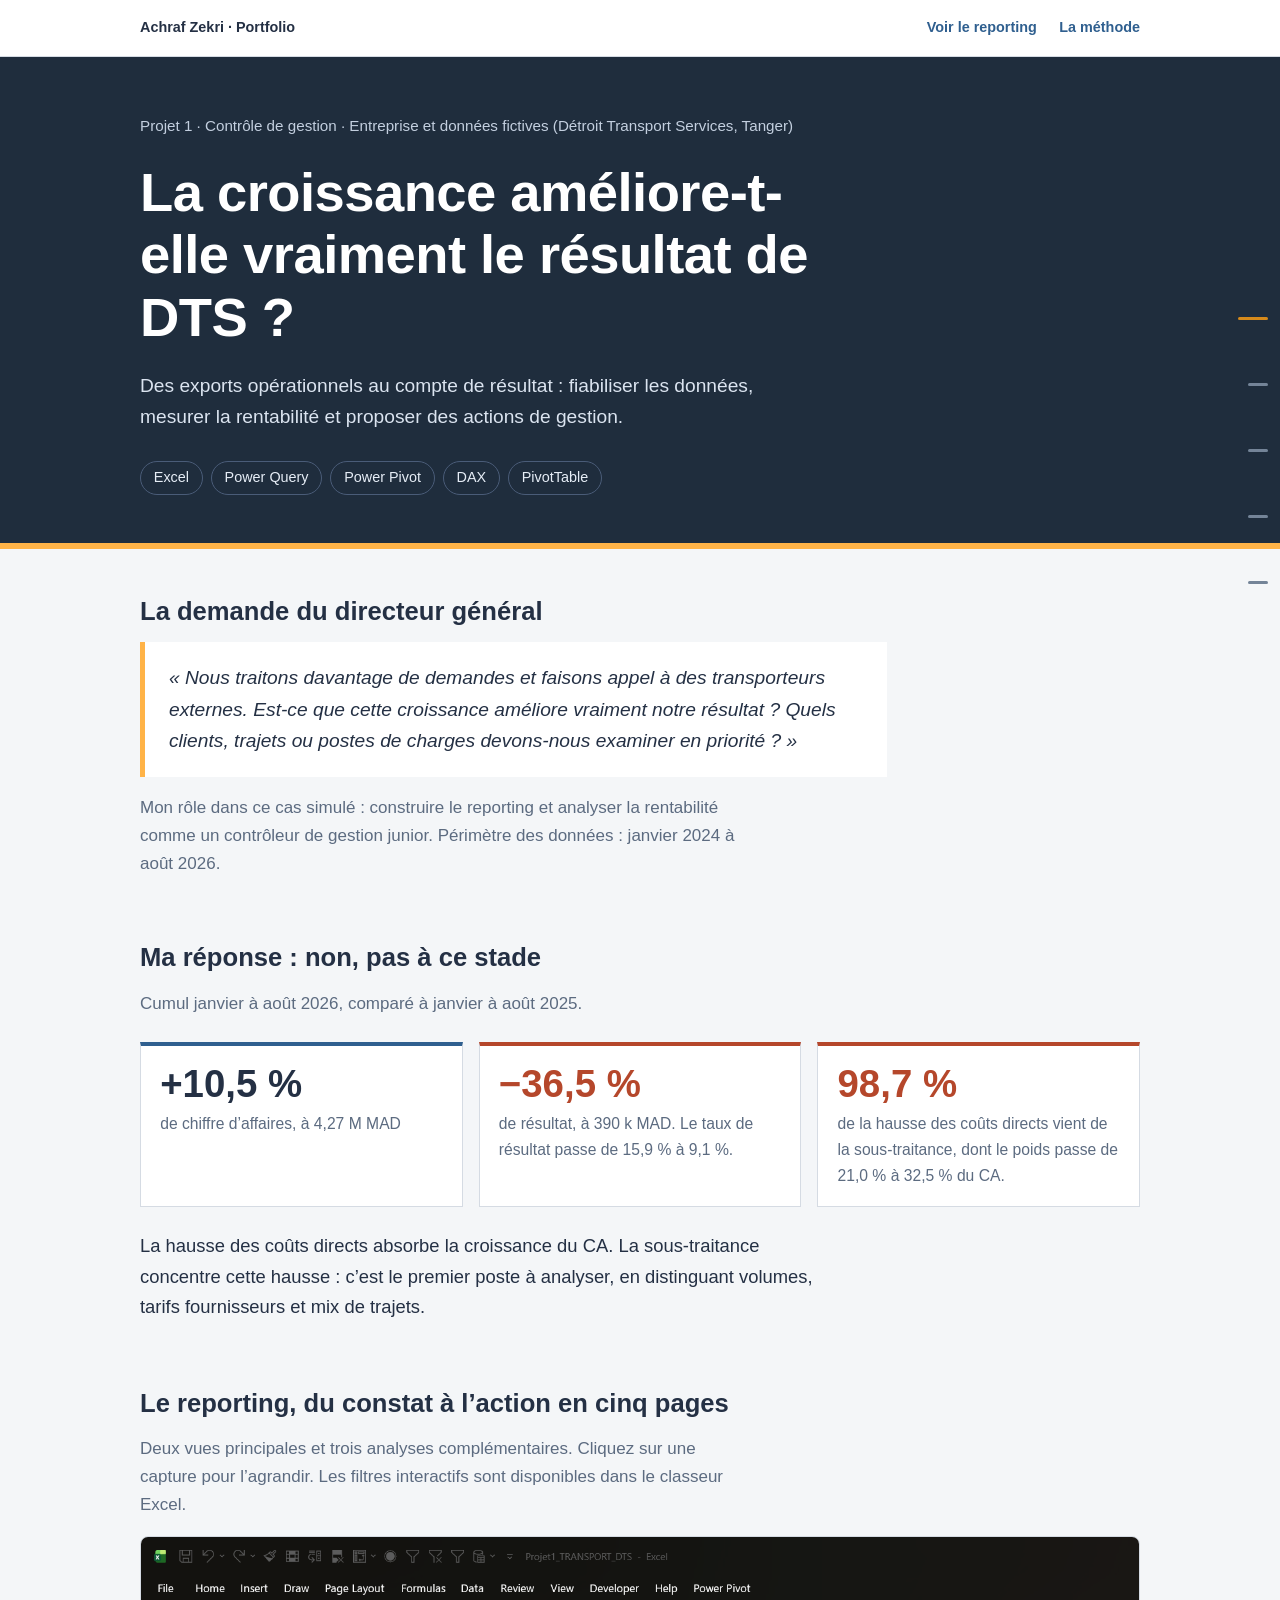
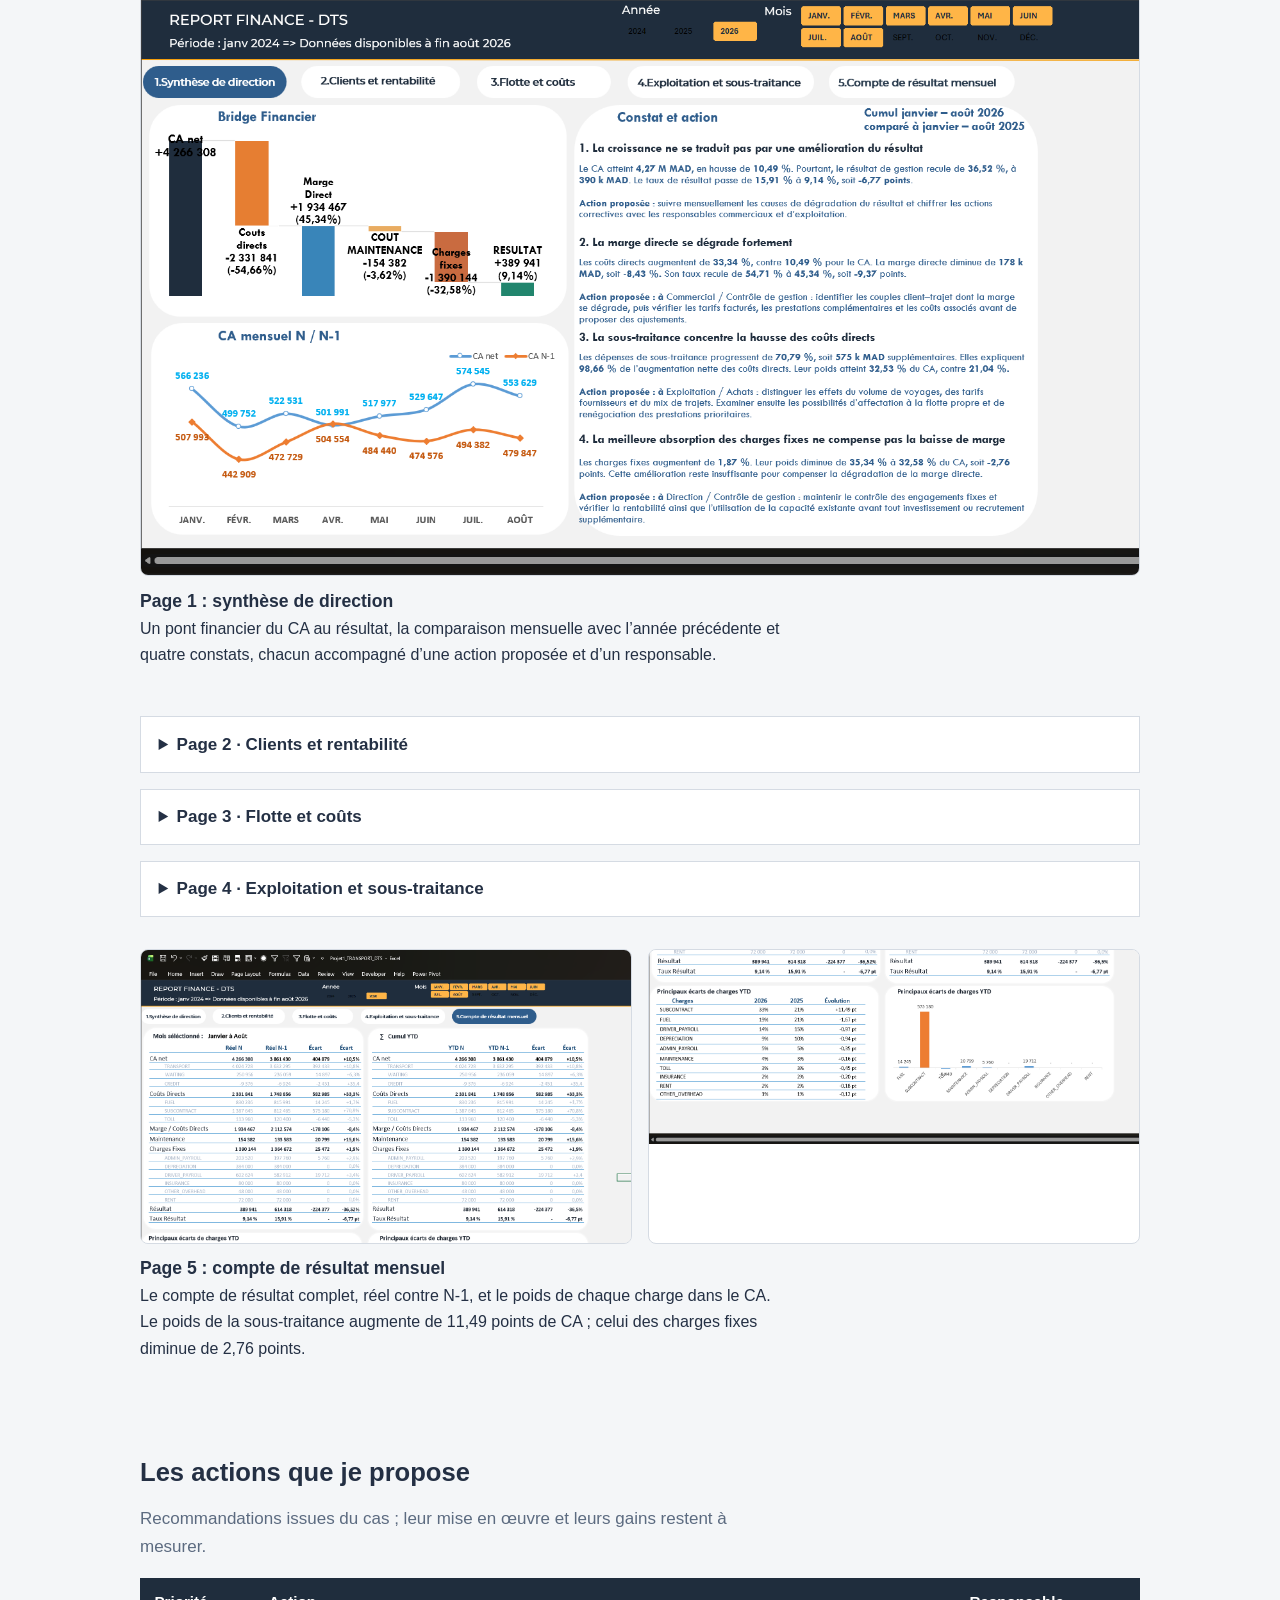
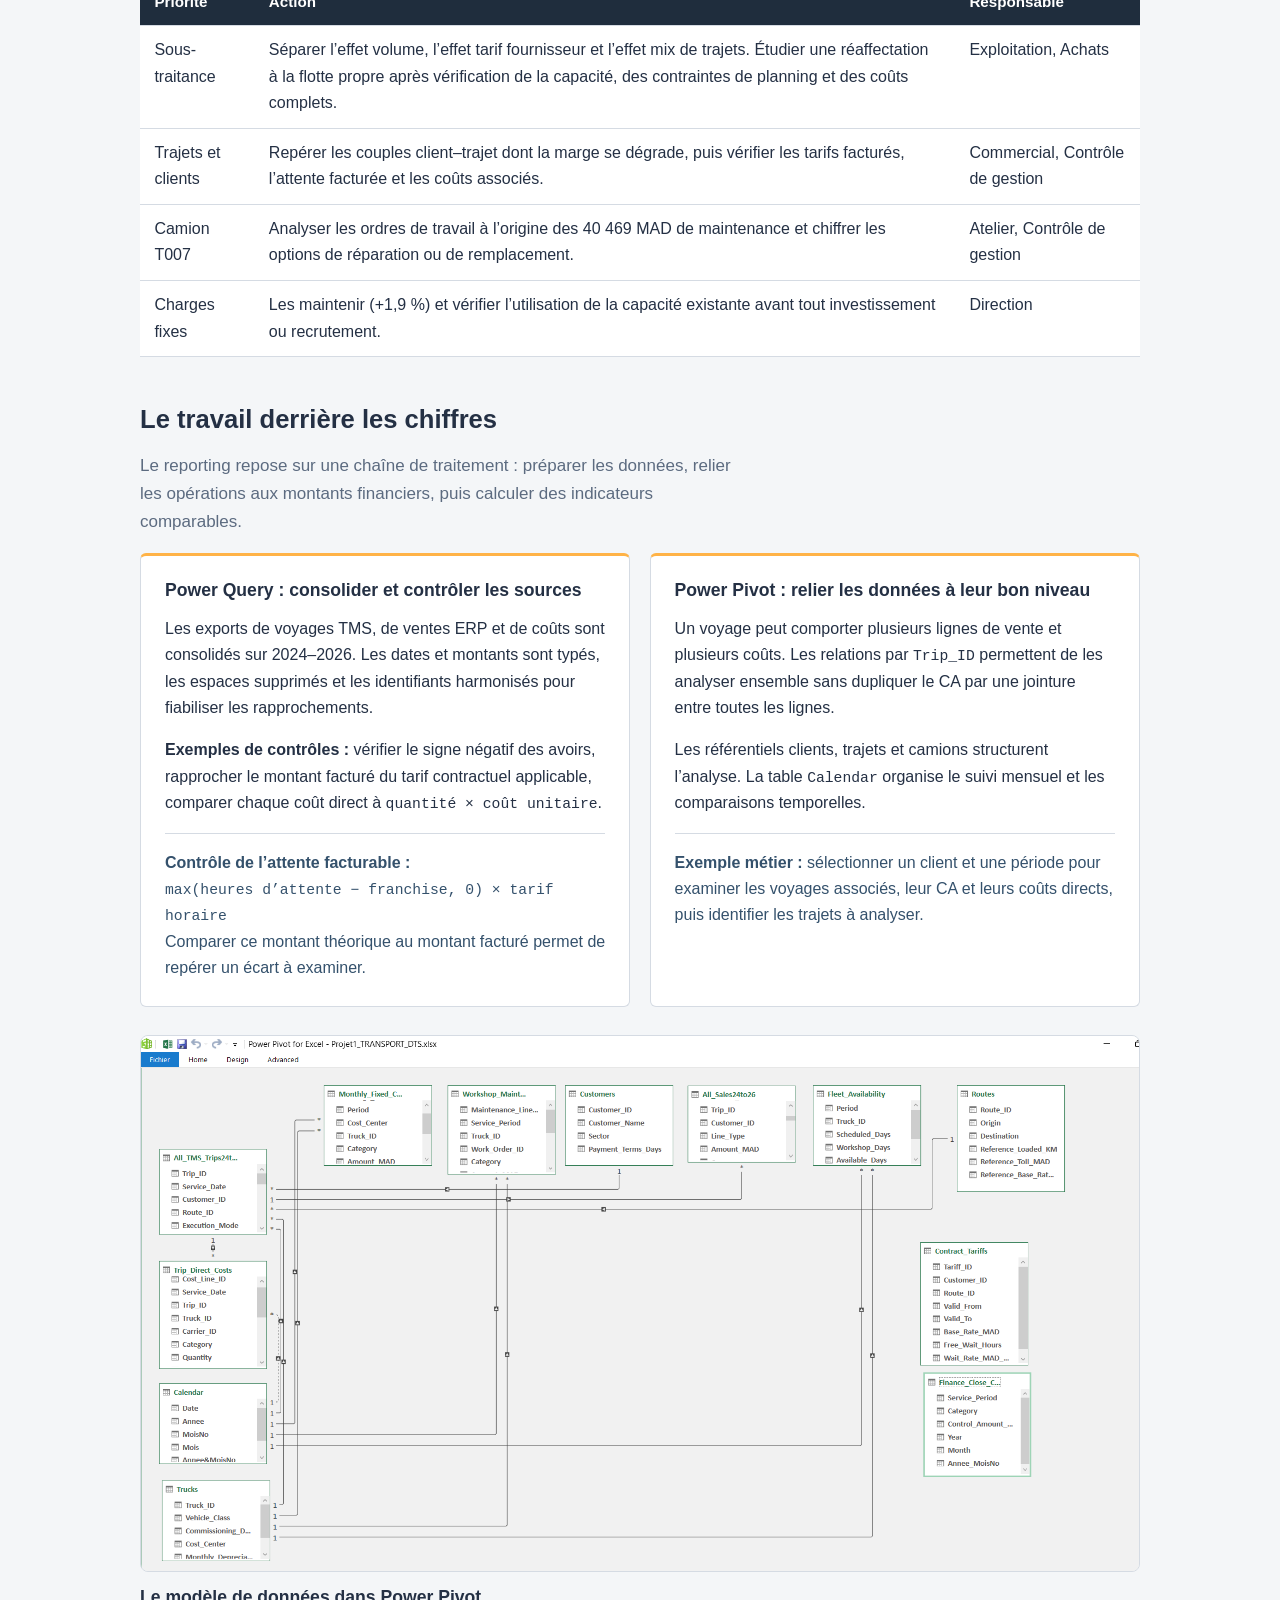
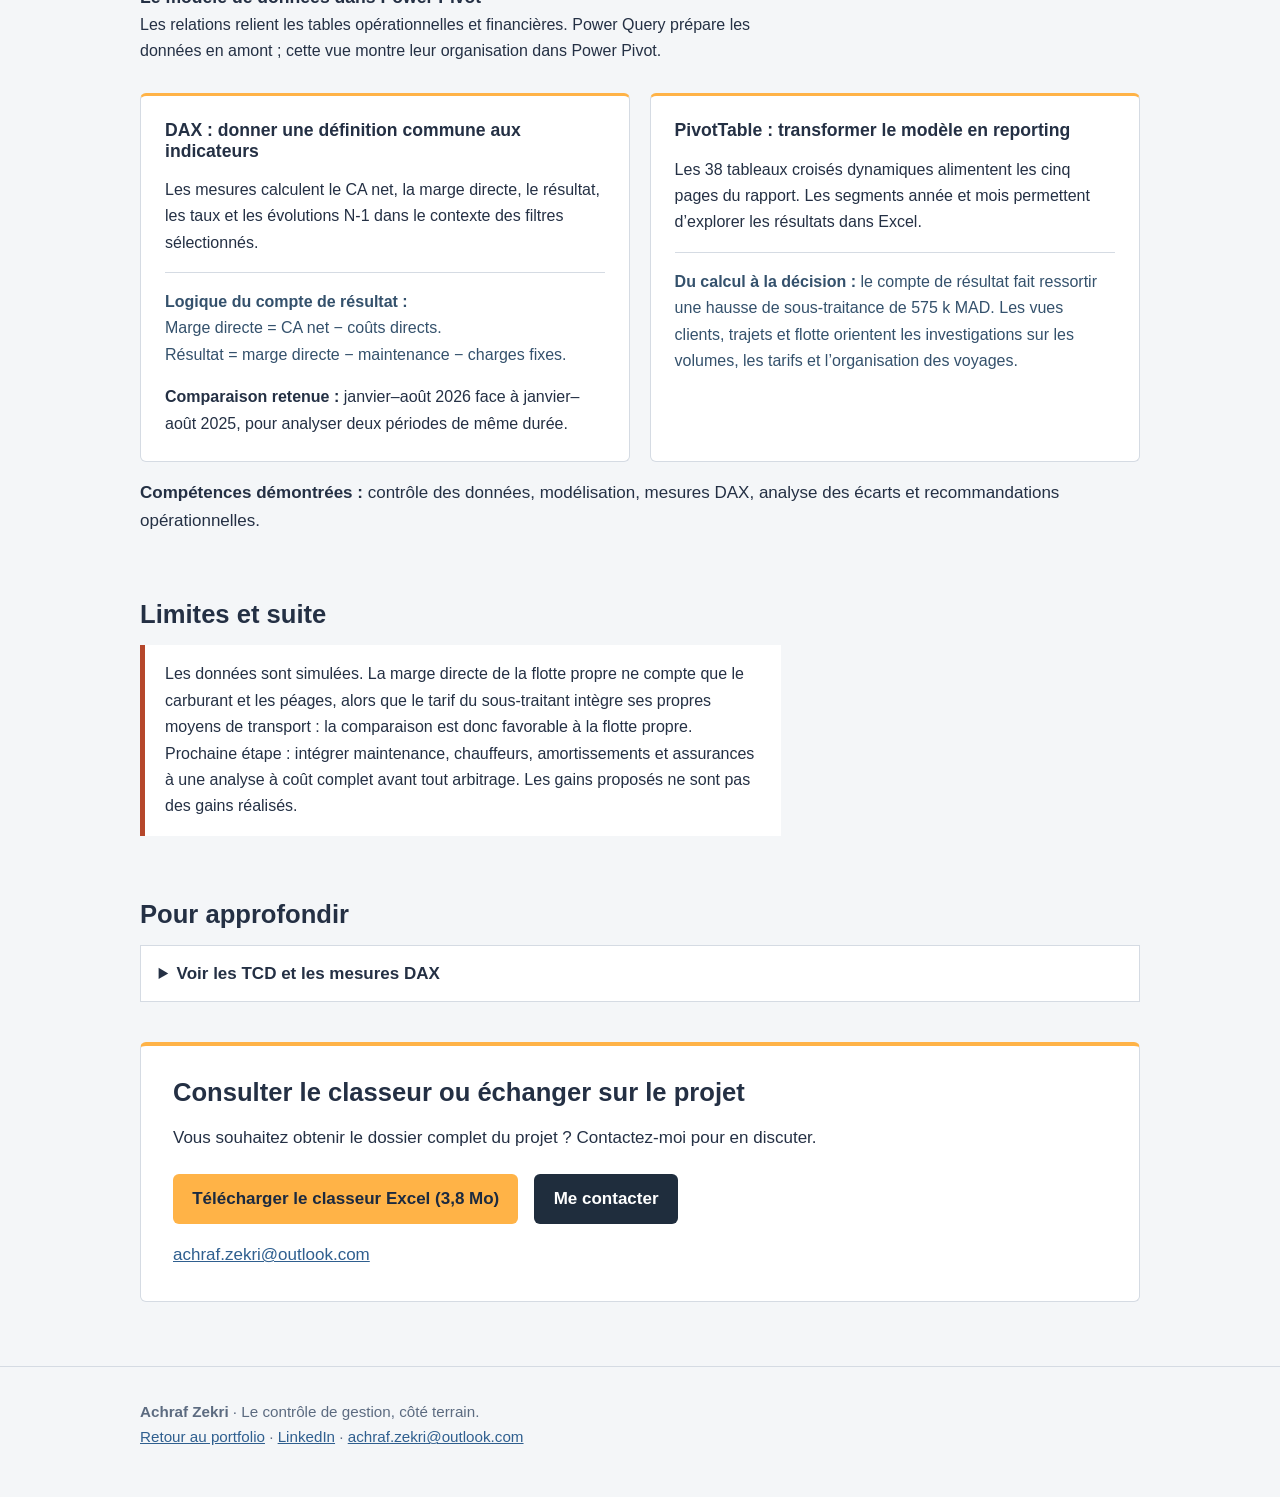
==== projet-transport/index.html @ 61bf45a3 "Publish transport case study with data model, section navigation and contact" ====
<!DOCTYPE html>
<html lang="fr">
<head>
<meta charset="utf-8">
<meta name="viewport" content="width=device-width, initial-scale=1">
<title>Rentabilité &amp; performance transport | Achraf Zekri</title>
<meta name="description" content="Reporting financier mensuel pour une entreprise de transport fictive à Tanger : Excel, Power Query, Power Pivot, DAX.">
<style>
:root{--ink:#1F2D3D;--paper:#f4f6f8;--card:#fff;--text:#243044;--muted:#5c6b80;--line:#d5dbe3;--amber:#ffb347;--blue:#2f5f8f;--neg:#b5472b;--pos:#1f7a5c;
--head:"Segoe UI",Arial,sans-serif;--body:"Segoe UI",Arial,sans-serif}

*{box-sizing:border-box}
html{scroll-behavior:smooth}
body{margin:0;background:var(--paper);color:var(--text);font:1.0625rem/1.65 var(--body);padding-top:env(safe-area-inset-top,0px);padding-bottom:env(safe-area-inset-bottom,0px)}
img{max-width:100%;height:auto;display:block}
a{color:var(--blue)}
:focus-visible{outline:3px solid var(--amber);outline-offset:2px}
.wrap{max-width:1040px;margin:0 auto;padding:0 1.25rem}
h1,h2,h3{font-family:var(--head);line-height:1.15;color:var(--text);margin:0}
h2{font-size:1.6rem;font-weight:800;margin:0 0 1rem}
h3{font-size:1.1rem;font-weight:700}
section{padding:3rem 0 0}
.hero{background:var(--ink);color:#fff;padding:3.5rem 0 3rem;border-bottom:6px solid var(--amber)}
.hero .meta{font-family:var(--head);font-size:.95rem;color:#c3cfdf;margin:0 0 1.5rem}
.hero h1{color:#fff;font-size:clamp(2rem,5.2vw,3.4rem);font-weight:800;max-width:20ch;letter-spacing:-.01em}
.hero .sub{font-size:1.2rem;color:#dbe4f0;max-width:60ch;margin:1.25rem 0 0}
.chips{display:flex;flex-wrap:wrap;gap:.5rem;margin:1.75rem 0 0;padding:0;list-style:none}
.chips li{font-family:var(--head);font-size:.85rem;font-weight:500;border:1px solid #4a5c78;border-radius:999px;padding:.25rem .8rem;color:#e6edf6}
.btn{display:inline-block;font-family:var(--head);font-weight:700;background:var(--amber);color:#1c2a3f;text-decoration:none;padding:.7rem 1.2rem;border-radius:6px;margin-top:1.75rem}
.btn:hover{filter:brightness(1.07)}
blockquote{margin:0;padding:1.25rem 1.5rem;border-left:5px solid var(--amber);background:var(--card);font-style:italic;font-size:1.2rem;max-width:70ch}
.role{max-width:65ch;color:var(--muted)}
.answer{display:grid;grid-template-columns:repeat(auto-fit,minmax(250px,1fr));gap:1rem;margin:1.5rem 0}
.stat{background:var(--card);border:1px solid var(--line);border-top:4px solid var(--blue);padding:1.1rem 1.2rem}
.stat.bad{border-top-color:var(--neg)}
.stat b{display:block;font-family:var(--head);font-size:2.4rem;font-weight:800;line-height:1.1}
.stat.bad b{color:var(--neg)}
.stat span{display:block;color:var(--muted);font-size:.98rem;margin-top:.35rem}
.verdict{max-width:68ch;font-size:1.15rem}
figure{margin:0 0 3rem}
figure a{display:block;border:1px solid var(--line);background:var(--card)}
figcaption{max-width:72ch;margin-top:.9rem}
figcaption h3{margin-bottom:.3rem}
.pair{display:grid;grid-template-columns:repeat(auto-fit,minmax(300px,1fr));gap:1rem}
table{border-collapse:collapse;width:100%;background:var(--card)}
.scroll{overflow-x:auto}
th,td{text-align:left;padding:.7rem .9rem;border-bottom:1px solid var(--line);vertical-align:top;font-size:1rem}
th{font-family:var(--head);font-weight:700;background:var(--ink);color:#fff;font-size:.95rem}
.flow{display:grid;grid-template-columns:repeat(auto-fit,minmax(220px,1fr));gap:0;counter-reset:s;margin:0;padding:0;list-style:none}
.flow li{counter-increment:s;background:var(--card);border:1px solid var(--line);padding:1rem 1.1rem;position:relative}
.flow li::before{content:counter(s);font-family:var(--head);font-weight:800;color:var(--amber);background:var(--ink);width:1.7rem;height:1.7rem;border-radius:50%;display:inline-grid;place-items:center;font-size:.9rem;margin-bottom:.5rem}
.flow b{display:block;font-family:var(--head)}
.flow span{font-size:.97rem;color:var(--muted)}
details{border:1px solid var(--line);background:var(--card);padding:.9rem 1.1rem;margin-top:1rem}
summary{cursor:pointer;font-family:var(--head);font-weight:700}
details .pair{margin-top:1rem}
.note{background:var(--card);border-left:5px solid var(--neg);padding:1rem 1.25rem;max-width:72ch}
footer{margin-top:4rem;padding:2rem 0 3rem;border-top:1px solid var(--line);color:var(--muted);font-size:.95rem}
@media (prefers-reduced-motion:no-preference){.hero h1{animation:rise .6s ease-out both}@keyframes rise{from{opacity:0;transform:translateY(10px)}to{opacity:1;transform:none}}}

.top{background:#fff;border-bottom:1px solid var(--line)}.top .wrap{display:flex;gap:1.4rem;flex-wrap:wrap;padding-top:1rem;padding-bottom:1rem}.top a{font-size:.9rem;text-decoration:none;font-weight:600}.top a:first-child{margin-right:auto;color:var(--text)}
section{scroll-margin-top:1rem}.hero h1{max-width:23ch}.flow li::before{display:none}.flow{gap:1rem}.flow b{margin-bottom:.55rem}.flow li{border-top:3px solid var(--amber)}
.report-detail{margin:0 0 1rem}.report-detail figure{margin:1rem 0 0}#rapport>figure:last-child{margin-top:2rem}.pair{grid-template-columns:repeat(auto-fit,minmax(min(100%,300px),1fr))}.pair a{min-width:0}.chips li{font-size:.9rem}
figure a{cursor:zoom-in;border-radius:8px;overflow:hidden}figcaption{font-size:1rem}.note{font-size:1rem}summary{line-height:1.5}summary:hover{color:var(--blue)}
dialog{border:0;border-radius:8px;padding:1rem;max-width:96vw;max-height:95vh;background:#fff;color:#243044}dialog::backdrop{background:#0b1421de}dialog img{max-height:78vh;max-width:90vw;object-fit:contain;margin:auto}dialog button{display:block;margin:0 0 .6rem auto;padding:.65rem 1rem;background:#1F2D3D;color:white;border:0;border-radius:4px;font:inherit;cursor:pointer}dialog p{font-size:.9rem;margin:.65rem 0 0}dialog a{display:inline-block;margin-top:.3rem}
@media(max-width:600px){.wrap{padding-left:1rem;padding-right:1rem}.hero{padding:2.3rem 0}h2{font-size:1.4rem}.answer{grid-template-columns:1fr}.stat b{font-size:2rem}section{padding-top:2rem}.top .wrap{gap:.8rem}.top a:first-child{flex-basis:100%}th,td{padding:.65rem;min-width:110px}.hero .meta{font-size:.85rem}.pair{grid-template-columns:1fr}}

.skip{position:absolute;left:1rem;top:-100px;z-index:50;background:white;padding:1rem}.skip:focus{top:1rem}
.section-nav{position:fixed;right:12px;top:50%;transform:translateY(-50%);z-index:20}.section-nav ul{list-style:none;padding:0;margin:0}.section-nav li{margin:2px 0}.section-nav a{position:relative;display:flex;align-items:center;justify-content:flex-end;min-width:44px;min-height:64px;text-decoration:none}.toc-line{display:block;width:20px;height:3px;background:#748498;border-radius:5px;transition:width .2s,background .2s}.section-nav a[aria-current="location"] .toc-line{width:30px;background:#d68a1b}.toc-label{position:absolute;right:42px;max-width:min(360px,calc(100vw - 85px));width:max-content;padding:10px 16px;border-radius:6px;background:#1F2D3D;color:#fff;font-size:14px;line-height:1.4;opacity:0;visibility:hidden;transform:translateX(8px);transition:opacity .2s,transform .2s;pointer-events:none;box-shadow:0 4px 20px #0002}.section-nav:hover .toc-label,.section-nav:focus-within .toc-label{opacity:1;visibility:visible;transform:none;pointer-events:auto}.section-nav a:hover .toc-line,.section-nav a:focus-visible .toc-line{background:#ffb347;width:30px}.toc-toggle{display:none}.method-grid{display:grid;grid-template-columns:repeat(2,minmax(0,1fr));gap:1.2rem}.method-step{padding:1.5rem;background:var(--card);border:1px solid var(--line);border-top:3px solid var(--amber);border-radius:6px}.method-step p{font-size:1rem}.method-step p:last-child{margin-bottom:0}.method-example{padding-top:1rem;border-top:1px solid var(--line);color:#34516c}.method-step code{font-size:.92em;overflow-wrap:anywhere}.model-figure{margin:1.8rem 0}.project-contact{margin-top:2.5rem;padding:2rem;border:1px solid var(--line);background:white;border-top:4px solid var(--amber);border-radius:6px}.contact-actions{display:flex;flex-wrap:wrap;gap:1rem}.contact-actions .btn{margin-top:.3rem}.btn-contact{background:#1F2D3D;color:#fff}.contact-email{margin-bottom:0;overflow-wrap:anywhere}
@media(max-width:1170px) and (min-width:761px){body>.top>.wrap,body>.hero>.wrap,body>main.wrap,footer>.wrap{padding-right:64px}}
@media(max-width:760px){.method-grid{grid-template-columns:1fr}.project-contact{padding:1.2rem}.section-nav{top:auto;bottom:16px;right:16px;transform:none}.toc-toggle{display:block;margin-left:auto;border:1px solid #59717f;border-radius:24px;background:#1F2D3D;color:white;padding:12px 18px;font:600 14px var(--head);cursor:pointer}.section-nav ul{display:none;position:absolute;bottom:56px;right:0;width:min(330px,calc(100vw - 32px));max-height:65vh;overflow:auto;background:#1F2D3D;border-radius:8px;padding:8px;box-shadow:0 4px 20px #0003}.section-nav.is-open ul{display:block}.section-nav a{justify-content:flex-start;padding:10px 12px}.section-nav .toc-label{position:static;width:auto;max-width:none;opacity:1;visibility:visible;transform:none;box-shadow:none;padding:0;pointer-events:auto}.toc-line{display:none}.section-nav a[aria-current="location"]{border-left:3px solid var(--amber)}footer{padding-bottom:90px}}
@media(prefers-reduced-motion:reduce){html{scroll-behavior:auto}.toc-line,.toc-label{transition:none}.hero h1{animation:none}}
</style>
</head>
<body><a class="skip" href="#contenu">Aller au contenu</a>
<nav class="top"><div class="wrap"><a href="../#projets">Achraf Zekri · Portfolio</a><a href="#rapport">Voir le reporting</a><a href="#methode">La méthode</a></div></nav>
<header class="hero">
  <div class="wrap">
    <p class="meta">Projet 1 · Contrôle de gestion · Entreprise et données fictives (Détroit Transport Services, Tanger)</p>
    <h1>La croissance améliore-t-elle vraiment le résultat de DTS ?</h1>
    <p class="sub">Des exports opérationnels au compte de résultat : fiabiliser les données, mesurer la rentabilité et proposer des actions de gestion.</p>
    <ul class="chips"><li>Excel</li><li>Power Query</li><li>Power Pivot</li><li>DAX</li><li>PivotTable</li></ul>
  </div>
</header>

<nav class="section-nav" aria-label="Sommaire de l’étude de cas"><button class="toc-toggle" aria-expanded="false" aria-controls="toc-list" type="button">Sommaire</button><ul id="toc-list"><li><a href="#demande" aria-label="La demande du directeur général"><span class="toc-label">La demande du directeur général</span><span class="toc-line" aria-hidden="true"></span></a></li><li><a href="#reponse" aria-label="Ma réponse : non, pas à ce stade"><span class="toc-label">Ma réponse : non, pas à ce stade</span><span class="toc-line" aria-hidden="true"></span></a></li><li><a href="#rapport" aria-label="Le reporting, du constat à l’action en cinq pages"><span class="toc-label">Le reporting, du constat à l’action en cinq pages</span><span class="toc-line" aria-hidden="true"></span></a></li><li><a href="#actions" aria-label="Les actions que je propose"><span class="toc-label">Les actions que je propose</span><span class="toc-line" aria-hidden="true"></span></a></li><li><a href="#methode" aria-label="Le travail derrière les chiffres"><span class="toc-label">Le travail derrière les chiffres</span><span class="toc-line" aria-hidden="true"></span></a></li></ul></nav>
<main class="wrap" id="contenu">
  <section id="demande">
    <h2>La demande du directeur général</h2>
    <blockquote>« Nous traitons davantage de demandes et faisons appel à des transporteurs externes. Est-ce que cette croissance améliore vraiment notre résultat ? Quels clients, trajets ou postes de charges devons-nous examiner en priorité ? »</blockquote>
    <p class="role">Mon rôle dans ce cas simulé : construire le reporting et analyser la rentabilité comme un contrôleur de gestion junior. Périmètre des données : janvier 2024 à août 2026.</p>
  </section>

  <section id="reponse">
    <h2>Ma réponse : non, pas à ce stade</h2>
    <p class="role">Cumul janvier à août 2026, comparé à janvier à août 2025.</p>
    <div class="answer">
      <div class="stat"><b>+10,5 %</b><span>de chiffre d’affaires, à 4,27 M MAD</span></div>
      <div class="stat bad"><b>−36,5 %</b><span>de résultat, à 390 k MAD. Le taux de résultat passe de 15,9 % à 9,1 %.</span></div>
      <div class="stat bad"><b>98,7 %</b><span>de la hausse des coûts directs vient de la sous-traitance, dont le poids passe de 21,0 % à 32,5 % du CA.</span></div>
    </div>
    <p class="verdict">La hausse des coûts directs absorbe la croissance du CA. La sous-traitance concentre cette hausse : c’est le premier poste à analyser, en distinguant volumes, tarifs fournisseurs et mix de trajets.</p>
  </section>

  <section id="rapport">
    <h2>Le reporting, du constat à l’action en cinq pages</h2>
    <p class="role">Deux vues principales et trois analyses complémentaires. Cliquez sur une capture pour l’agrandir. Les filtres interactifs sont disponibles dans le classeur Excel.</p>

    <figure>
      <a href="img/p1-synthese.png"><img src="img/p1-synthese.png" alt="Page 1 du rapport : pont financier du CA au résultat, évolution mensuelle du CA et quatre constats avec actions" loading="lazy"></a>
      <figcaption><h3>Page 1 : synthèse de direction</h3>Un pont financier du CA au résultat, la comparaison mensuelle avec l’année précédente et quatre constats, chacun accompagné d’une action proposée et d’un responsable.</figcaption>
    </figure>

<details class="report-detail"><summary>Page 2 · Clients et rentabilité</summary>    <figure>
      <a href="img/p2-clients.png"><img src="img/p2-clients.png" alt="Page 2 du rapport : CA et marge par client, répartition par secteur" loading="lazy"></a>
      <figcaption><h3>Page 2 : clients et rentabilité</h3>Les six clients pèsent chacun entre 15,5 % et 17,3 % du CA, avec un taux de marge directe compris entre 43,7 % et 46,5 %. Cette vue permet de cibler les analyses par couple client–trajet. Elle ne suffit pas à expliquer l’évolution annuelle du résultat.</figcaption>
    </figure></details>

<details class="report-detail"><summary>Page 3 · Flotte et coûts</summary>    <figure>
      <a href="img/p3-flotte.png"><img src="img/p3-flotte.png" alt="Page 3 du rapport : coûts de maintenance, carburant, péages et kilomètres par camion" loading="lazy"></a>
      <figcaption><h3>Page 3 : flotte et coûts</h3>Le camion T007 a coûté 40 469 MAD de maintenance, contre environ 16 000 MAD pour les autres. Sur la flotte propre, 44,9 % des kilomètres sont parcourus à vide (95 711 sur 213 308 km), pour une utilisation de 70,2 %.</figcaption>
    </figure></details>

<details class="report-detail"><summary>Page 4 · Exploitation et sous-traitance</summary>    <figure>
      <a href="img/p4-exploitation.png"><img src="img/p4-exploitation.png" alt="Page 4 du rapport : voyages, annulations, CA et marge par trajet, flotte propre contre sous-traitance" loading="lazy"></a>
      <figcaption><h3>Page 4 : exploitation et sous-traitance</h3>La sous-traitance représente 40 % des voyages terminés. Sur Tanger–Kénitra, la marge directe par voyage est de 563 MAD en sous-traitance contre 2 046 MAD en flotte propre. Les périmètres de coûts diffèrent : une comparaison à coût complet reste nécessaire.</figcaption>
    </figure></details>

    <figure>
      <div class="pair">
        <a href="img/p5-resultat.png"><img src="img/p5-resultat.png" alt="Page 5 du rapport : compte de résultat mensuel et cumul, réel contre année précédente" loading="lazy"></a>
        <a href="img/p5-ecarts.png"><img src="img/p5-ecarts.png" alt="Page 5 du rapport : principaux écarts de charges en cumul" loading="lazy"></a>
      </div>
      <figcaption><h3>Page 5 : compte de résultat mensuel</h3>Le compte de résultat complet, réel contre N-1, et le poids de chaque charge dans le CA. Le poids de la sous-traitance augmente de 11,49 points de CA ; celui des charges fixes diminue de 2,76 points.</figcaption>
    </figure>
  </section>

  <section id="actions">
    <h2>Les actions que je propose</h2><p class="role">Recommandations issues du cas ; leur mise en œuvre et leurs gains restent à mesurer.</p>
    <div class="scroll">
    <table>
      <thead><tr><th>Priorité</th><th>Action</th><th>Responsable</th></tr></thead>
      <tbody>
        <tr><td>Sous-traitance</td><td>Séparer l’effet volume, l’effet tarif fournisseur et l’effet mix de trajets. Étudier une réaffectation à la flotte propre après vérification de la capacité, des contraintes de planning et des coûts complets.</td><td>Exploitation, Achats</td></tr>
        <tr><td>Trajets et clients</td><td>Repérer les couples client–trajet dont la marge se dégrade, puis vérifier les tarifs facturés, l’attente facturée et les coûts associés.</td><td>Commercial, Contrôle de gestion</td></tr>
        <tr><td>Camion T007</td><td>Analyser les ordres de travail à l’origine des 40 469 MAD de maintenance et chiffrer les options de réparation ou de remplacement.</td><td>Atelier, Contrôle de gestion</td></tr>
        <tr><td>Charges fixes</td><td>Les maintenir (+1,9 %) et vérifier l’utilisation de la capacité existante avant tout investissement ou recrutement.</td><td>Direction</td></tr>
      </tbody>
    </table>
    </div>
  </section>

  <section id="methode">
    <h2>Le travail derrière les chiffres</h2>
    <p class="role">Le reporting repose sur une chaîne de traitement : préparer les données, relier les opérations aux montants financiers, puis calculer des indicateurs comparables.</p>
    <div class="method-grid">
      <article class="method-step"><h3>Power Query : consolider et contrôler les sources</h3>
      <p>Les exports de voyages TMS, de ventes ERP et de coûts sont consolidés sur 2024–2026. Les dates et montants sont typés, les espaces supprimés et les identifiants harmonisés pour fiabiliser les rapprochements.</p>
      <p><strong>Exemples de contrôles :</strong> vérifier le signe négatif des avoirs, rapprocher le montant facturé du tarif contractuel applicable, comparer chaque coût direct à <code>quantité × coût unitaire</code>.</p>
      <p class="method-example"><strong>Contrôle de l’attente facturable :</strong><br><code>max(heures d’attente − franchise, 0) × tarif horaire</code><br>Comparer ce montant théorique au montant facturé permet de repérer un écart à examiner.</p></article>
      <article class="method-step"><h3>Power Pivot : relier les données à leur bon niveau</h3>
      <p>Un voyage peut comporter plusieurs lignes de vente et plusieurs coûts. Les relations par <code>Trip_ID</code> permettent de les analyser ensemble sans dupliquer le CA par une jointure entre toutes les lignes.</p>
      <p>Les référentiels clients, trajets et camions structurent l’analyse. La table <code>Calendar</code> organise le suivi mensuel et les comparaisons temporelles.</p>
      <p class="method-example"><strong>Exemple métier :</strong> sélectionner un client et une période pour examiner les voyages associés, leur CA et leurs coûts directs, puis identifier les trajets à analyser.</p></article>
    </div>
    <figure class="model-figure"><a href="img/modele-power-pivot.png"><img src="img/modele-power-pivot.png" loading="lazy" alt="Modèle Power Pivot du projet : voyages, ventes, coûts directs, calendrier, clients, camions, trajets, maintenance et disponibilité"></a><figcaption><h3>Le modèle de données dans Power Pivot</h3>Les relations relient les tables opérationnelles et financières. Power Query prépare les données en amont ; cette vue montre leur organisation dans Power Pivot.</figcaption></figure>
    <div class="method-grid">
      <article class="method-step"><h3>DAX : donner une définition commune aux indicateurs</h3>
      <p>Les mesures calculent le CA net, la marge directe, le résultat, les taux et les évolutions N-1 dans le contexte des filtres sélectionnés.</p>
      <p class="method-example"><strong>Logique du compte de résultat :</strong><br>Marge directe = CA net − coûts directs.<br>Résultat = marge directe − maintenance − charges fixes.</p>
      <p><strong>Comparaison retenue :</strong> janvier–août 2026 face à janvier–août 2025, pour analyser deux périodes de même durée.</p></article>
      <article class="method-step"><h3>PivotTable : transformer le modèle en reporting</h3>
      <p>Les 38 tableaux croisés dynamiques alimentent les cinq pages du rapport. Les segments année et mois permettent d’explorer les résultats dans Excel.</p>
      <p class="method-example"><strong>Du calcul à la décision :</strong> le compte de résultat fait ressortir une hausse de sous-traitance de 575 k MAD. Les vues clients, trajets et flotte orientent les investigations sur les volumes, les tarifs et l’organisation des voyages.</p></article>
    </div>
    <p><strong>Compétences démontrées :</strong> contrôle des données, modélisation, mesures DAX, analyse des écarts et recommandations opérationnelles.</p>
  </section>
  <section>
    <h2>Limites et suite</h2>
    <p class="note">Les données sont simulées. La marge directe de la flotte propre ne compte que le carburant et les péages, alors que le tarif du sous-traitant intègre ses propres moyens de transport : la comparaison est donc favorable à la flotte propre. Prochaine étape : intégrer maintenance, chauffeurs, amortissements et assurances à une analyse à coût complet avant tout arbitrage. Les gains proposés ne sont pas des gains réalisés.</p>
  </section>

  <section id="annexes"><h2>Pour approfondir</h2><details><summary>Voir les TCD et les mesures DAX</summary><p>Les calculs détaillés restent consultables dans le classeur. Ces captures montrent les éléments utilisés pour alimenter le reporting.</p><div class="pair"><a href="img/pivot-1.png"><img src="img/pivot-1.png" loading="lazy" alt="Annexe : tableaux croisés dynamiques, vue 1"></a><a href="img/pivot-2.png"><img src="img/pivot-2.png" loading="lazy" alt="Annexe : tableaux croisés dynamiques, vue 2"></a><a href="img/pivot-3.png"><img src="img/pivot-3.png" loading="lazy" alt="Annexe : tableaux croisés dynamiques, vue 3"></a><a href="img/pivot-4.png"><img src="img/pivot-4.png" loading="lazy" alt="Annexe : tableaux croisés dynamiques, vue 4"></a><a href="img/pivot-5.png"><img src="img/pivot-5.png" loading="lazy" alt="Annexe : tableaux croisés dynamiques, vue 5"></a><a href="img/mesures-dax.png"><img src="img/mesures-dax.png" loading="lazy" alt="Gestionnaire des mesures DAX dans Power Pivot"></a></div></details></section>
<section id="contact-projet" class="project-contact"><h2>Consulter le classeur ou échanger sur le projet</h2><p>Vous souhaitez obtenir le dossier complet du projet ? Contactez-moi pour en discuter.</p><div class="contact-actions"><a class="btn" href="files/Projet1_TRANSPORT_DTS.xlsx" download>Télécharger le classeur Excel (3,8 Mo)</a><a class="btn btn-contact" href="mailto:achraf.zekri@outlook.com?subject=Projet%20Transport%20-%20Dossier%20complet">Me contacter</a></div><p class="contact-email"><a href="mailto:achraf.zekri@outlook.com">achraf.zekri@outlook.com</a></p></section></main>

<footer><div class="wrap"><strong>Achraf Zekri</strong> · Le contrôle de gestion, côté terrain.<br><a href="../#projets">Retour au portfolio</a> · <a href="https://www.linkedin.com/in/achrafzekri/">LinkedIn</a> · <a href="mailto:achraf.zekri@outlook.com">achraf.zekri@outlook.com</a></div></footer>
<dialog id="zoom" aria-label="Capture du reporting agrandie"><button type="button" id="closeZoom">Fermer</button><img id="zoomImage" alt=""><p id="zoomCaption"></p><a id="originalImage" target="_blank" rel="noopener">Ouvrir l’image en taille réelle</a></dialog>
<script>
const modal=document.getElementById('zoom');let trigger;
document.querySelectorAll('a[href^="img/"]').forEach(a=>a.addEventListener('click',e=>{if(typeof modal.showModal!=='function')return;e.preventDefault();trigger=a;const img=a.querySelector('img');document.getElementById('zoomImage').src=a.getAttribute('href');document.getElementById('zoomImage').alt=img.alt;document.getElementById('zoomCaption').textContent=img.alt;document.getElementById('originalImage').href=a.getAttribute('href');modal.showModal();}));
document.getElementById('closeZoom').addEventListener('click',()=>modal.close());modal.addEventListener('click',e=>{if(e.target===modal)modal.close();});modal.addEventListener('close',()=>trigger?.focus());

const toc=document.querySelector('.section-nav'),toggle=document.querySelector('.toc-toggle'),tocLinks=[...toc.querySelectorAll('a')];
function closeToc(){toc.classList.remove('is-open');toggle.setAttribute('aria-expanded','false');}
toggle.addEventListener('click',()=>{const open=toc.classList.toggle('is-open');toggle.setAttribute('aria-expanded',String(open));});
tocLinks.forEach(a=>a.addEventListener('click',closeToc));
document.addEventListener('keydown',e=>{if(e.key==='Escape'&&toc.classList.contains('is-open')){closeToc();toggle.focus();}});
document.addEventListener('click',e=>{if(!toc.contains(e.target))closeToc();});
let framePending=false;
function updateSection(){let current=tocLinks[0];for(const a of tocLinks){if(document.querySelector(a.getAttribute('href')).getBoundingClientRect().top<=innerHeight*.35)current=a;}tocLinks.forEach(a=>{if(a===current)a.setAttribute('aria-current','location');else a.removeAttribute('aria-current');});framePending=false;}
window.addEventListener('scroll',()=>{if(!framePending){framePending=true;requestAnimationFrame(updateSection);}},{passive:true});window.addEventListener('resize',updateSection);updateSection();
</script></body>
</html>
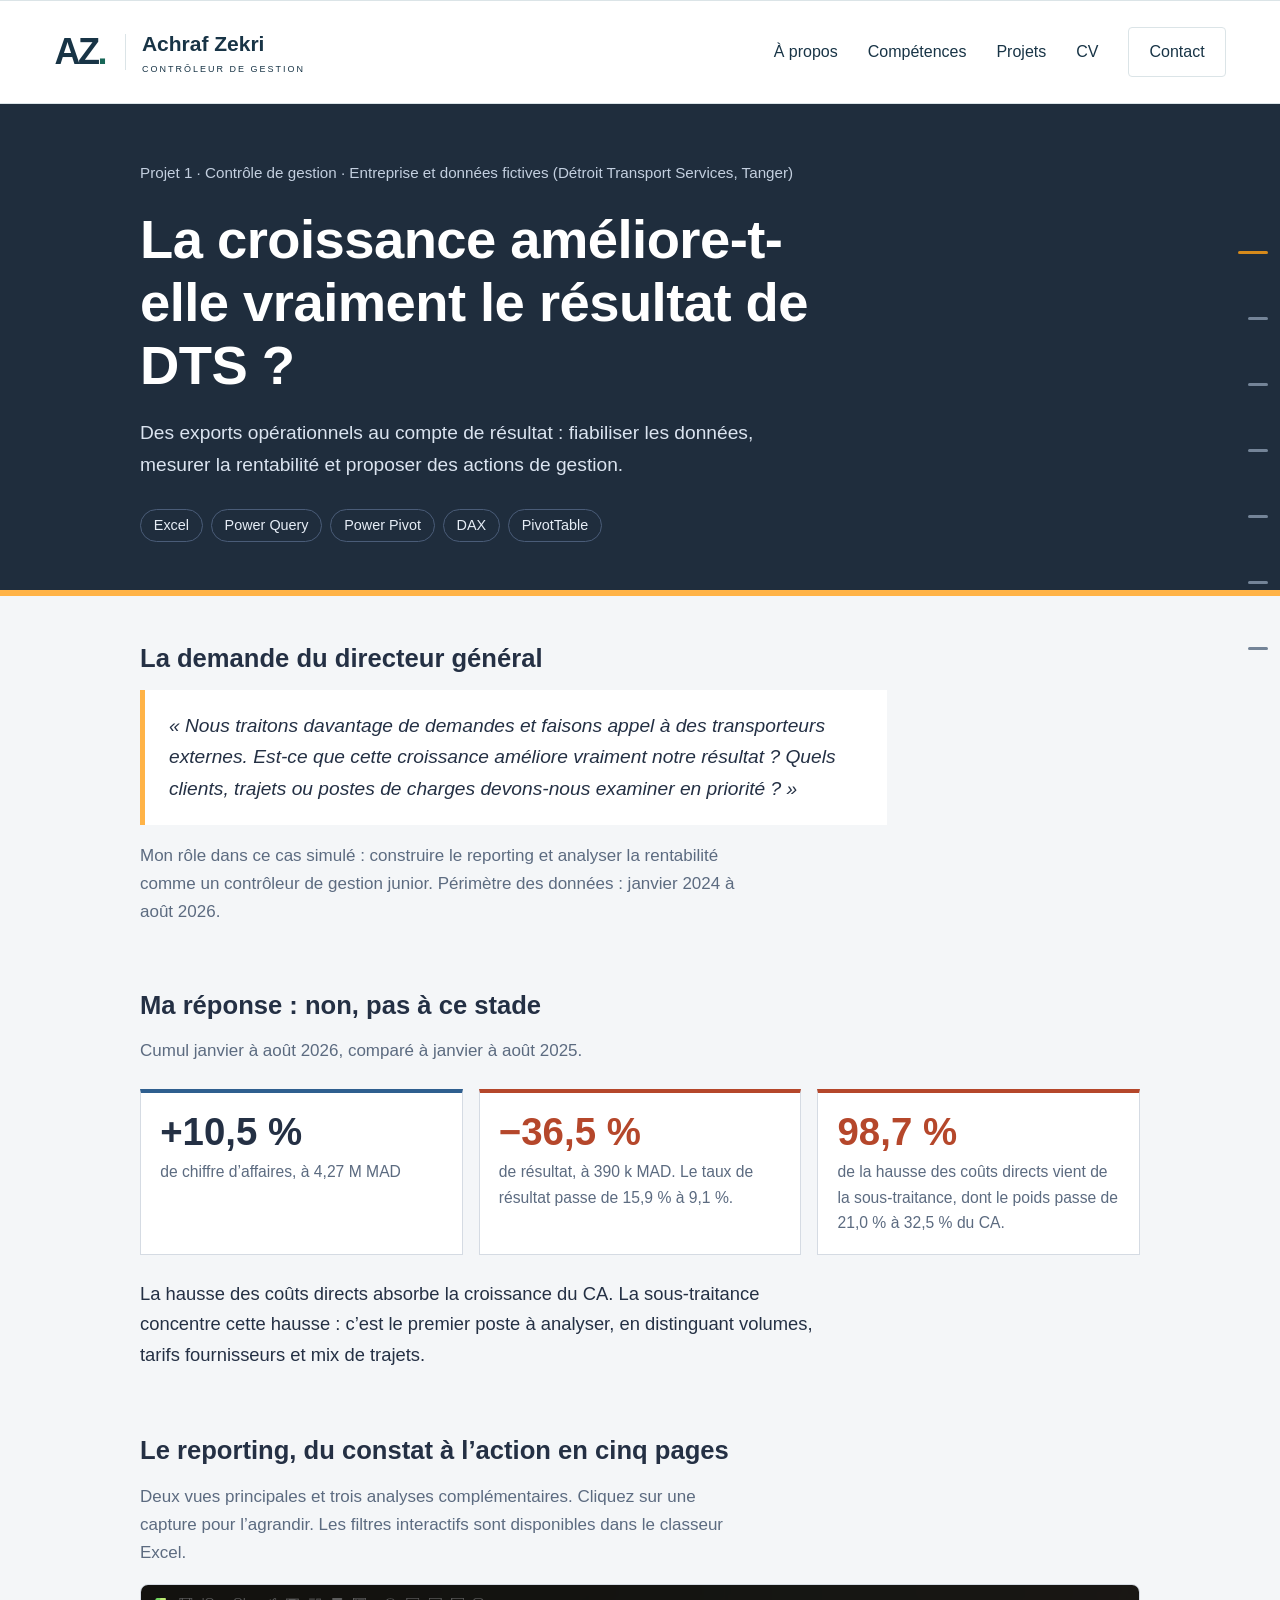
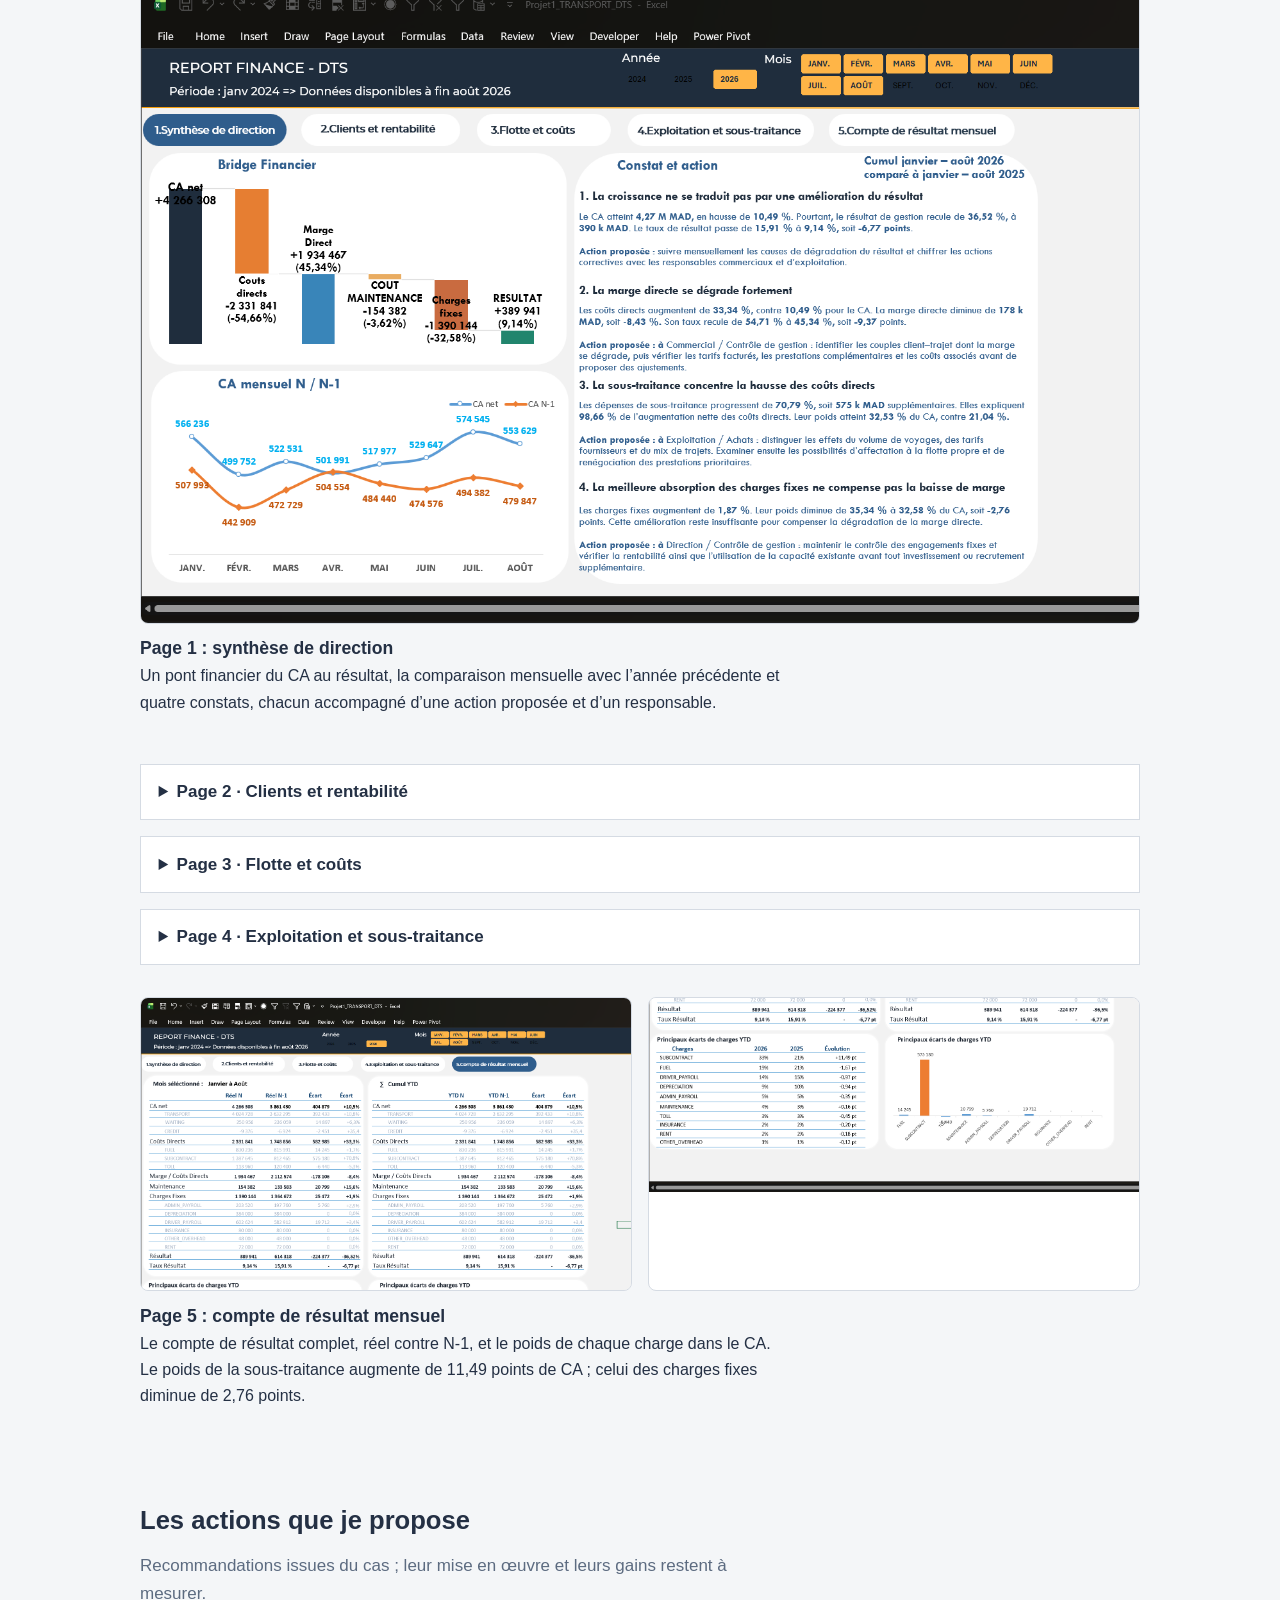
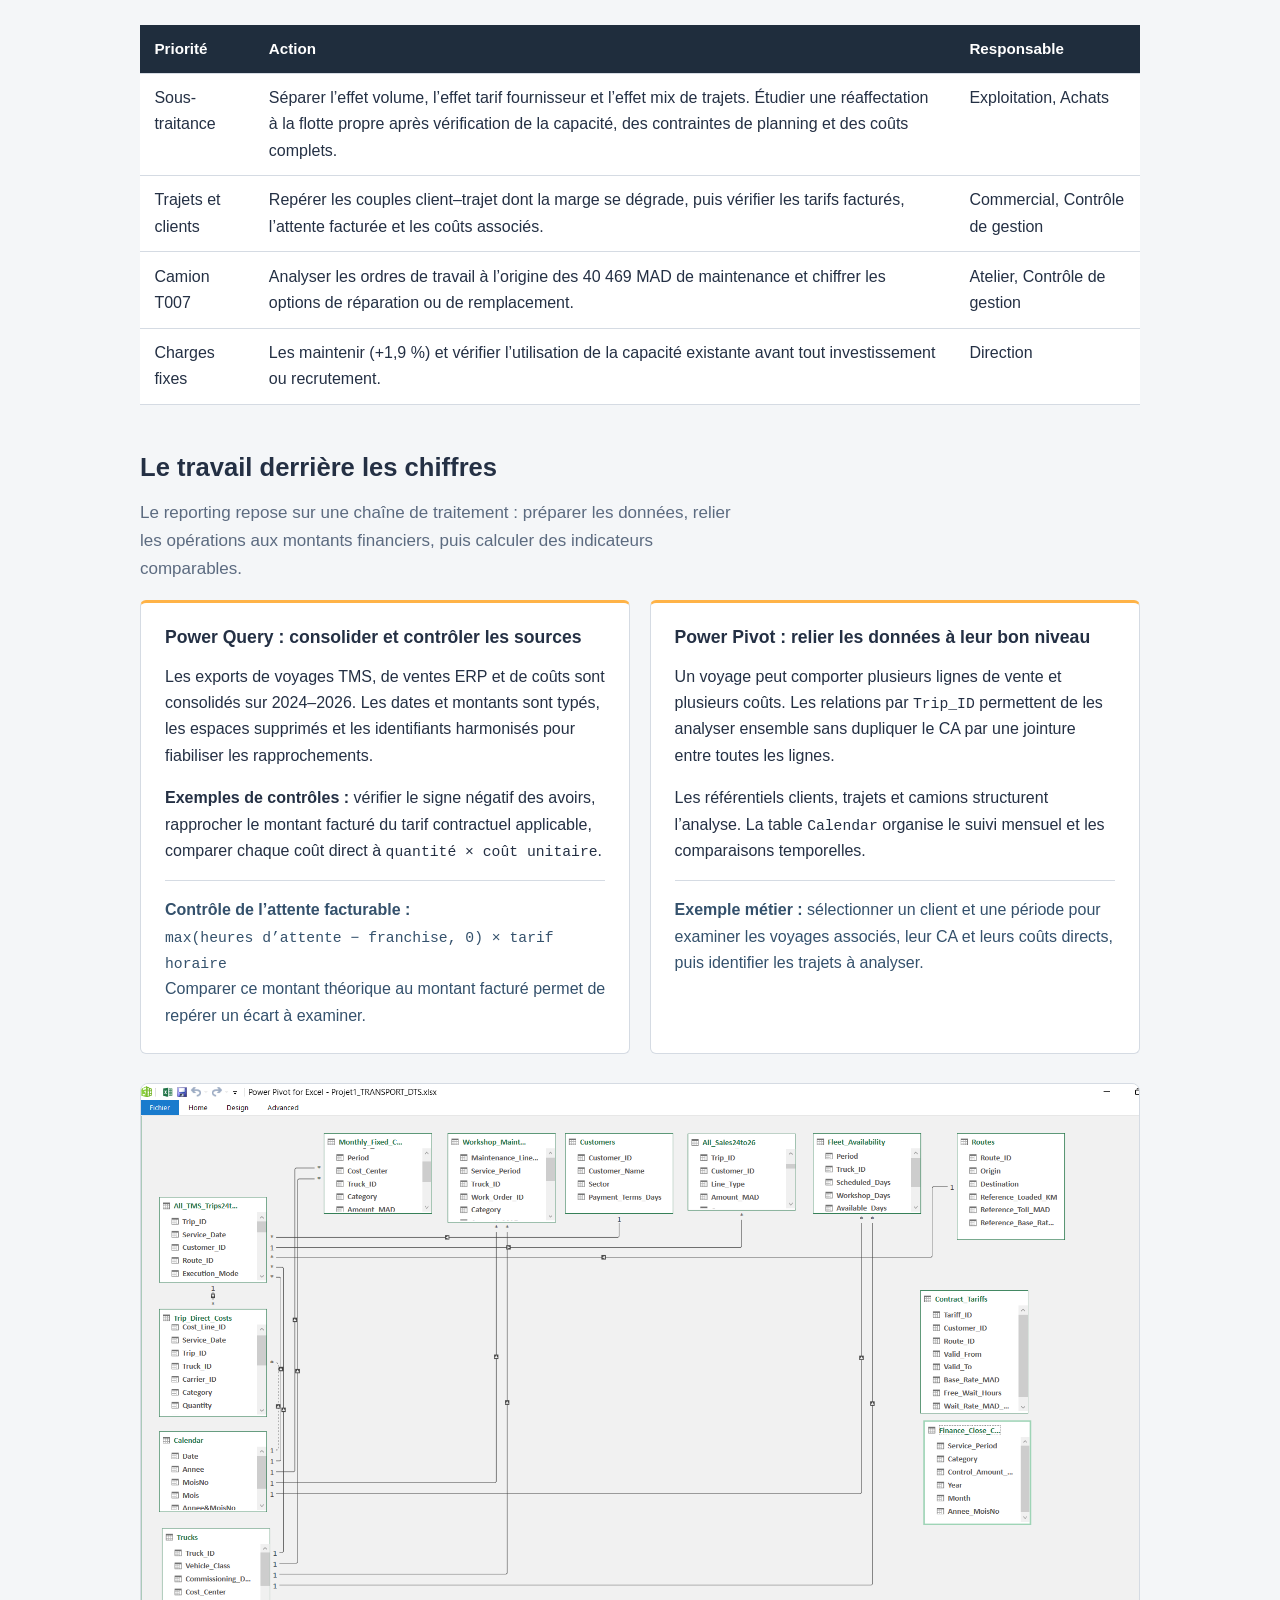
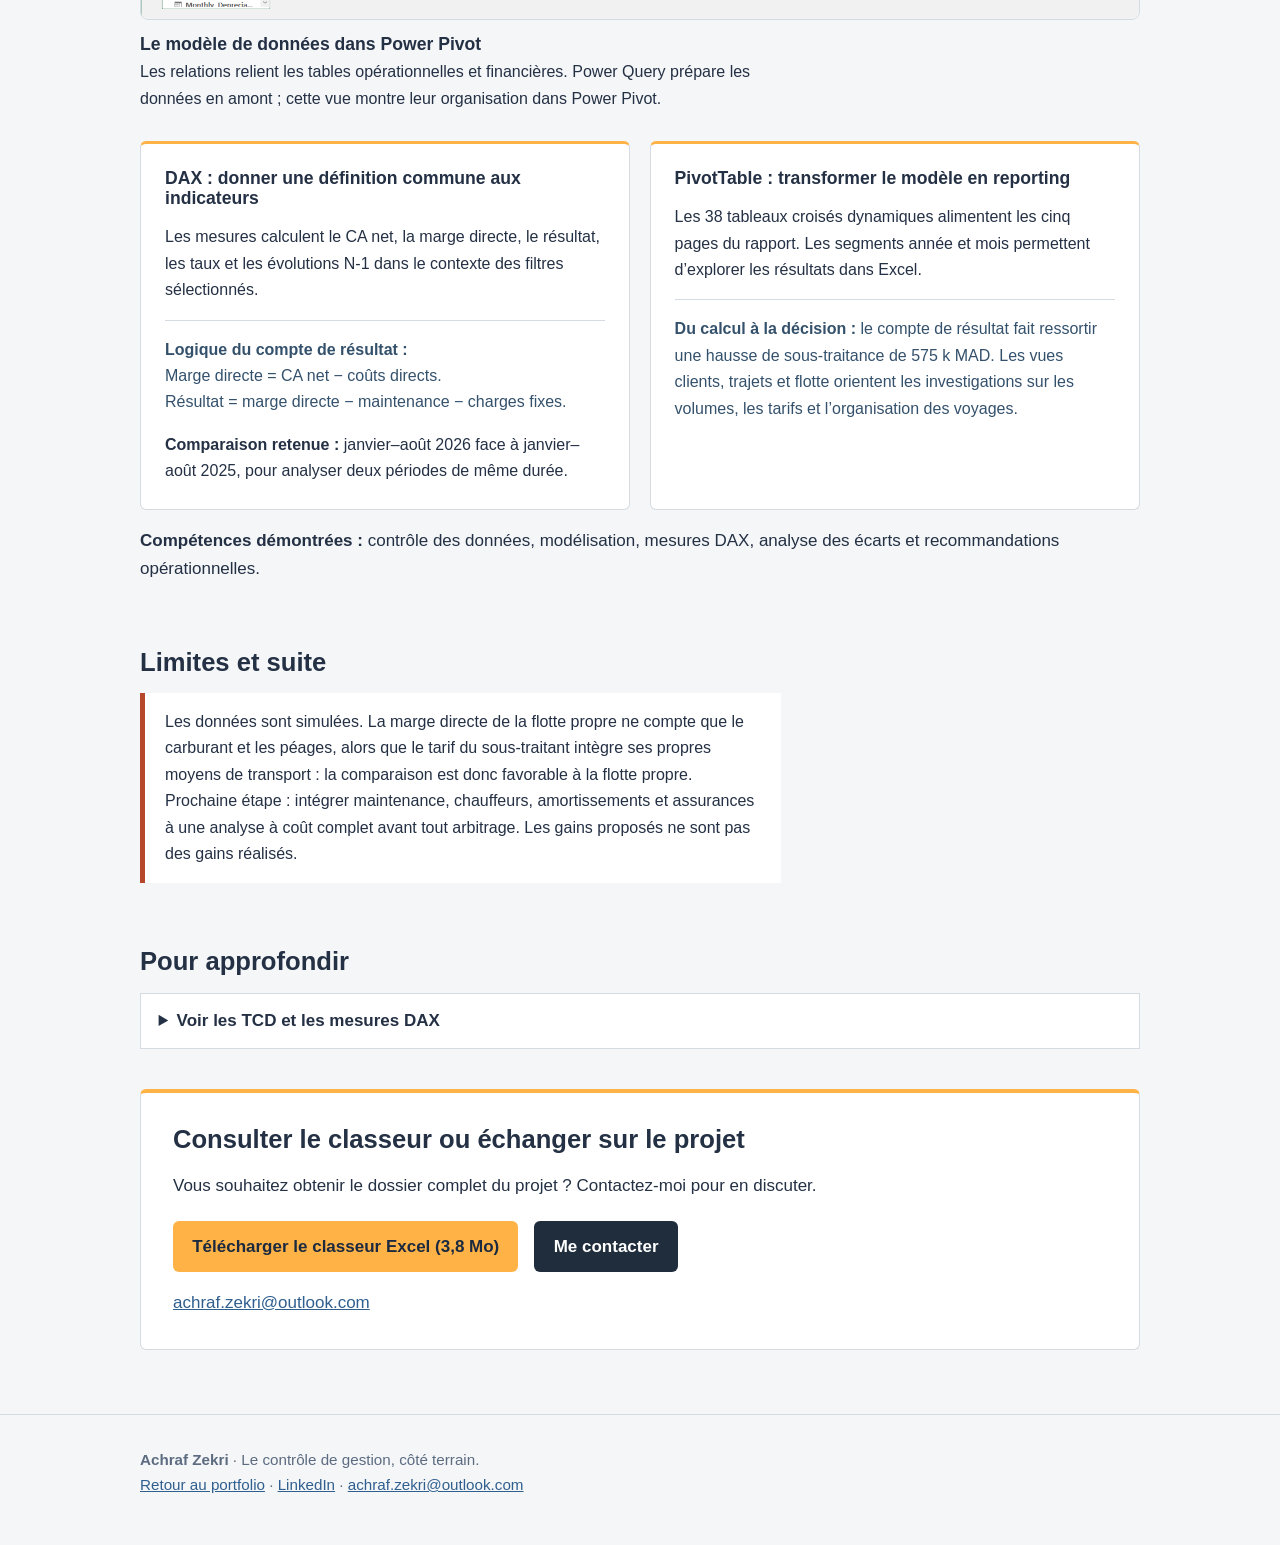
==== commit 12af207c: "Add portfolio header and complete transport case study navigation" ====
--- a/projet-transport/index.html
+++ b/projet-transport/index.html
@@ -68,12 +68,37 @@
 .skip{position:absolute;left:1rem;top:-100px;z-index:50;background:white;padding:1rem}.skip:focus{top:1rem}
 .section-nav{position:fixed;right:12px;top:50%;transform:translateY(-50%);z-index:20}.section-nav ul{list-style:none;padding:0;margin:0}.section-nav li{margin:2px 0}.section-nav a{position:relative;display:flex;align-items:center;justify-content:flex-end;min-width:44px;min-height:64px;text-decoration:none}.toc-line{display:block;width:20px;height:3px;background:#748498;border-radius:5px;transition:width .2s,background .2s}.section-nav a[aria-current="location"] .toc-line{width:30px;background:#d68a1b}.toc-label{position:absolute;right:42px;max-width:min(360px,calc(100vw - 85px));width:max-content;padding:10px 16px;border-radius:6px;background:#1F2D3D;color:#fff;font-size:14px;line-height:1.4;opacity:0;visibility:hidden;transform:translateX(8px);transition:opacity .2s,transform .2s;pointer-events:none;box-shadow:0 4px 20px #0002}.section-nav:hover .toc-label,.section-nav:focus-within .toc-label{opacity:1;visibility:visible;transform:none;pointer-events:auto}.section-nav a:hover .toc-line,.section-nav a:focus-visible .toc-line{background:#ffb347;width:30px}.toc-toggle{display:none}.method-grid{display:grid;grid-template-columns:repeat(2,minmax(0,1fr));gap:1.2rem}.method-step{padding:1.5rem;background:var(--card);border:1px solid var(--line);border-top:3px solid var(--amber);border-radius:6px}.method-step p{font-size:1rem}.method-step p:last-child{margin-bottom:0}.method-example{padding-top:1rem;border-top:1px solid var(--line);color:#34516c}.method-step code{font-size:.92em;overflow-wrap:anywhere}.model-figure{margin:1.8rem 0}.project-contact{margin-top:2.5rem;padding:2rem;border:1px solid var(--line);background:white;border-top:4px solid var(--amber);border-radius:6px}.contact-actions{display:flex;flex-wrap:wrap;gap:1rem}.contact-actions .btn{margin-top:.3rem}.btn-contact{background:#1F2D3D;color:#fff}.contact-email{margin-bottom:0;overflow-wrap:anywhere}
 @media(max-width:1170px) and (min-width:761px){body>.top>.wrap,body>.hero>.wrap,body>main.wrap,footer>.wrap{padding-right:64px}}
-@media(max-width:760px){.method-grid{grid-template-columns:1fr}.project-contact{padding:1.2rem}.section-nav{top:auto;bottom:16px;right:16px;transform:none}.toc-toggle{display:block;margin-left:auto;border:1px solid #59717f;border-radius:24px;background:#1F2D3D;color:white;padding:12px 18px;font:600 14px var(--head);cursor:pointer}.section-nav ul{display:none;position:absolute;bottom:56px;right:0;width:min(330px,calc(100vw - 32px));max-height:65vh;overflow:auto;background:#1F2D3D;border-radius:8px;padding:8px;box-shadow:0 4px 20px #0003}.section-nav.is-open ul{display:block}.section-nav a{justify-content:flex-start;padding:10px 12px}.section-nav .toc-label{position:static;width:auto;max-width:none;opacity:1;visibility:visible;transform:none;box-shadow:none;padding:0;pointer-events:auto}.toc-line{display:none}.section-nav a[aria-current="location"]{border-left:3px solid var(--amber)}footer{padding-bottom:90px}}
+@media(max-width:760px),(max-height:640px){.method-grid{grid-template-columns:1fr}.project-contact{padding:1.2rem}.section-nav{top:auto;bottom:16px;right:16px;transform:none}.toc-toggle{display:block;margin-left:auto;border:1px solid #59717f;border-radius:24px;background:#1F2D3D;color:white;padding:12px 18px;font:600 14px var(--head);cursor:pointer}.section-nav ul{display:none;position:absolute;bottom:56px;right:0;width:min(330px,calc(100vw - 32px));max-height:65vh;overflow:auto;background:#1F2D3D;border-radius:8px;padding:8px;box-shadow:0 4px 20px #0003}.section-nav.is-open ul{display:block}.section-nav a{justify-content:flex-start;padding:10px 12px}.section-nav .toc-label{position:static;width:auto;max-width:none;opacity:1;visibility:visible;transform:none;box-shadow:none;padding:0;pointer-events:auto}.toc-line{display:none}.section-nav a[aria-current="location"]{border-left:3px solid var(--amber)}footer{padding-bottom:90px}}
 @media(prefers-reduced-motion:reduce){html{scroll-behavior:auto}.toc-line,.toc-label{transition:none}.hero h1{animation:none}}
+
+/* Portfolio navigation */
+.portfolio-header{background:#fff;border-top:1px solid #dbe4e7;border-bottom:1px solid #dbe4e7}
+.portfolio-header-inner{max-width:1410px;margin:auto;padding:26px 4.25%;display:flex;align-items:center;justify-content:space-between;gap:32px}
+.portfolio-brand{display:flex;align-items:center;gap:16px;text-decoration:none;color:#183446;flex-shrink:0}
+.portfolio-monogram{font-size:36px;line-height:1;font-weight:750;letter-spacing:-2.5px;padding-right:20px;border-right:1px solid #dbe4e7}
+.portfolio-monogram span{color:#176657}
+.portfolio-name{font-size:21px;line-height:1.4;font-weight:700}
+.portfolio-name small{display:block;font-size:9px;letter-spacing:2px;font-weight:500;margin-top:4px}
+.portfolio-links{display:flex;align-items:center;gap:30px;flex-wrap:wrap}
+.portfolio-links a{color:#183446;text-decoration:none;font-size:16px;font-weight:500}
+.portfolio-links a:hover{color:#176657}
+.portfolio-contact{border:1px solid #dbe4e7;border-radius:4px;padding:11px 20px}
+@media(max-width:900px){.portfolio-header-inner{gap:18px;padding:20px 24px}.portfolio-links{gap:18px}.portfolio-name{font-size:18px}.portfolio-monogram{font-size:32px}}
+@media(max-width:760px){.portfolio-header-inner{flex-wrap:wrap;padding:18px 16px;gap:14px}.portfolio-links{width:100%;gap:10px 18px;justify-content:flex-start}.portfolio-links a{font-size:14px}.portfolio-contact{padding:7px 12px}}
 </style>
 </head>
 <body><a class="skip" href="#contenu">Aller au contenu</a>
-<nav class="top"><div class="wrap"><a href="../#projets">Achraf Zekri · Portfolio</a><a href="#rapport">Voir le reporting</a><a href="#methode">La méthode</a></div></nav>
+<header class="portfolio-header">
+  <div class="portfolio-header-inner">
+    <a class="portfolio-brand" href="../#main" aria-label="Achraf Zekri — Retour au portfolio">
+      <span class="portfolio-monogram" aria-hidden="true">AZ<span>.</span></span>
+      <span class="portfolio-name">Achraf Zekri<small>CONTRÔLEUR DE GESTION</small></span>
+    </a>
+    <nav class="portfolio-links" aria-label="Navigation vers le portfolio">
+      <a href="../#profil">À propos</a><a href="../#competences">Compétences</a><a href="../#projets">Projets</a><a href="../#cv">CV</a><a class="portfolio-contact" href="../#contact">Contact</a>
+    </nav>
+  </div>
+</header>
 <header class="hero">
   <div class="wrap">
     <p class="meta">Projet 1 · Contrôle de gestion · Entreprise et données fictives (Détroit Transport Services, Tanger)</p>
@@ -83,7 +108,7 @@
   </div>
 </header>
 
-<nav class="section-nav" aria-label="Sommaire de l’étude de cas"><button class="toc-toggle" aria-expanded="false" aria-controls="toc-list" type="button">Sommaire</button><ul id="toc-list"><li><a href="#demande" aria-label="La demande du directeur général"><span class="toc-label">La demande du directeur général</span><span class="toc-line" aria-hidden="true"></span></a></li><li><a href="#reponse" aria-label="Ma réponse : non, pas à ce stade"><span class="toc-label">Ma réponse : non, pas à ce stade</span><span class="toc-line" aria-hidden="true"></span></a></li><li><a href="#rapport" aria-label="Le reporting, du constat à l’action en cinq pages"><span class="toc-label">Le reporting, du constat à l’action en cinq pages</span><span class="toc-line" aria-hidden="true"></span></a></li><li><a href="#actions" aria-label="Les actions que je propose"><span class="toc-label">Les actions que je propose</span><span class="toc-line" aria-hidden="true"></span></a></li><li><a href="#methode" aria-label="Le travail derrière les chiffres"><span class="toc-label">Le travail derrière les chiffres</span><span class="toc-line" aria-hidden="true"></span></a></li></ul></nav>
+<nav class="section-nav" aria-label="Sommaire de l’étude de cas"><button class="toc-toggle" aria-expanded="false" aria-controls="toc-list" type="button">Sommaire</button><ul id="toc-list"><li><a href="#demande" aria-label="La demande du directeur général"><span class="toc-label">La demande du directeur général</span><span class="toc-line" aria-hidden="true"></span></a></li><li><a href="#reponse" aria-label="Ma réponse : non, pas à ce stade"><span class="toc-label">Ma réponse : non, pas à ce stade</span><span class="toc-line" aria-hidden="true"></span></a></li><li><a href="#rapport" aria-label="Le reporting, du constat à l’action en cinq pages"><span class="toc-label">Le reporting, du constat à l’action en cinq pages</span><span class="toc-line" aria-hidden="true"></span></a></li><li><a href="#actions" aria-label="Les actions que je propose"><span class="toc-label">Les actions que je propose</span><span class="toc-line" aria-hidden="true"></span></a></li><li><a href="#methode" aria-label="Le travail derrière les chiffres"><span class="toc-label">Le travail derrière les chiffres</span><span class="toc-line" aria-hidden="true"></span></a></li><li><a href="#annexes" aria-label="Pour approfondir"><span class="toc-label">Pour approfondir</span><span class="toc-line" aria-hidden="true"></span></a></li><li><a href="#contact-projet" aria-label="Consulter le classeur ou échanger sur le projet"><span class="toc-label">Consulter le classeur ou échanger sur le projet</span><span class="toc-line" aria-hidden="true"></span></a></li></ul></nav>
 <main class="wrap" id="contenu">
   <section id="demande">
     <h2>La demande du directeur général</h2>
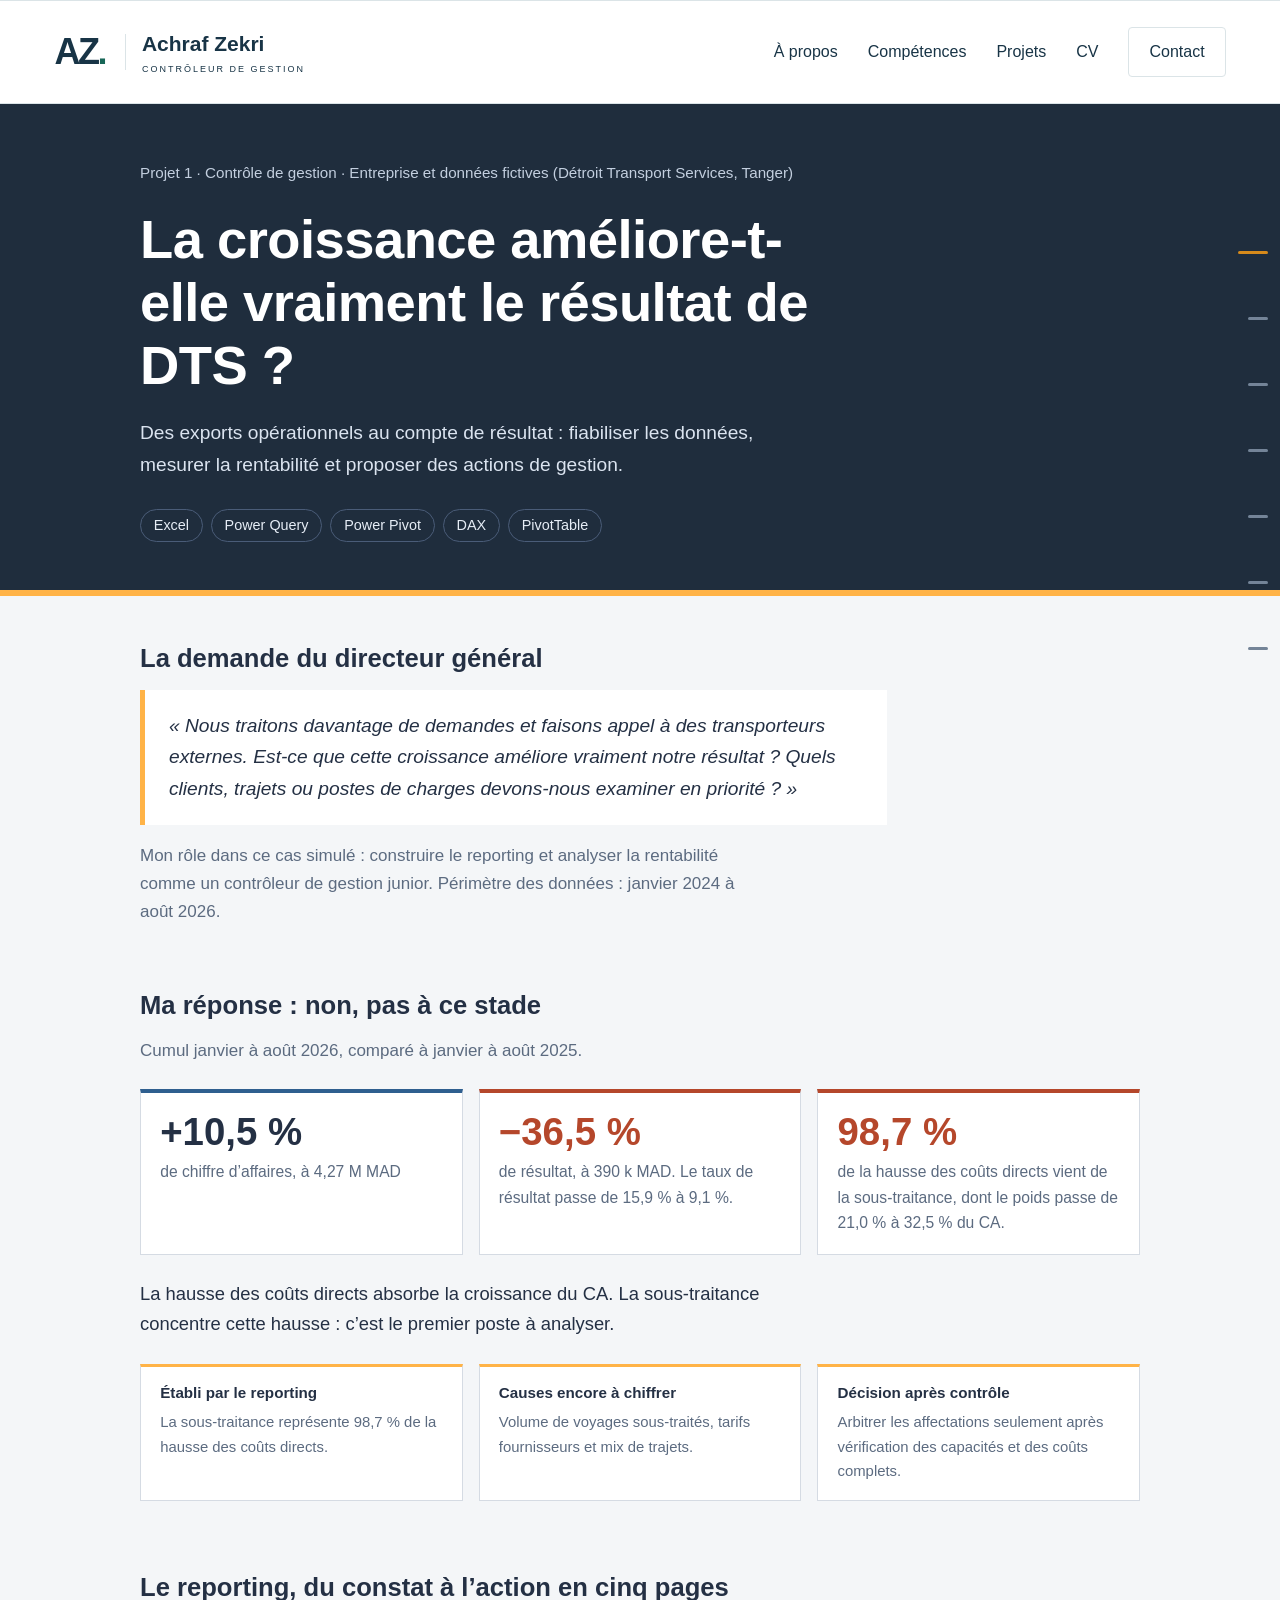
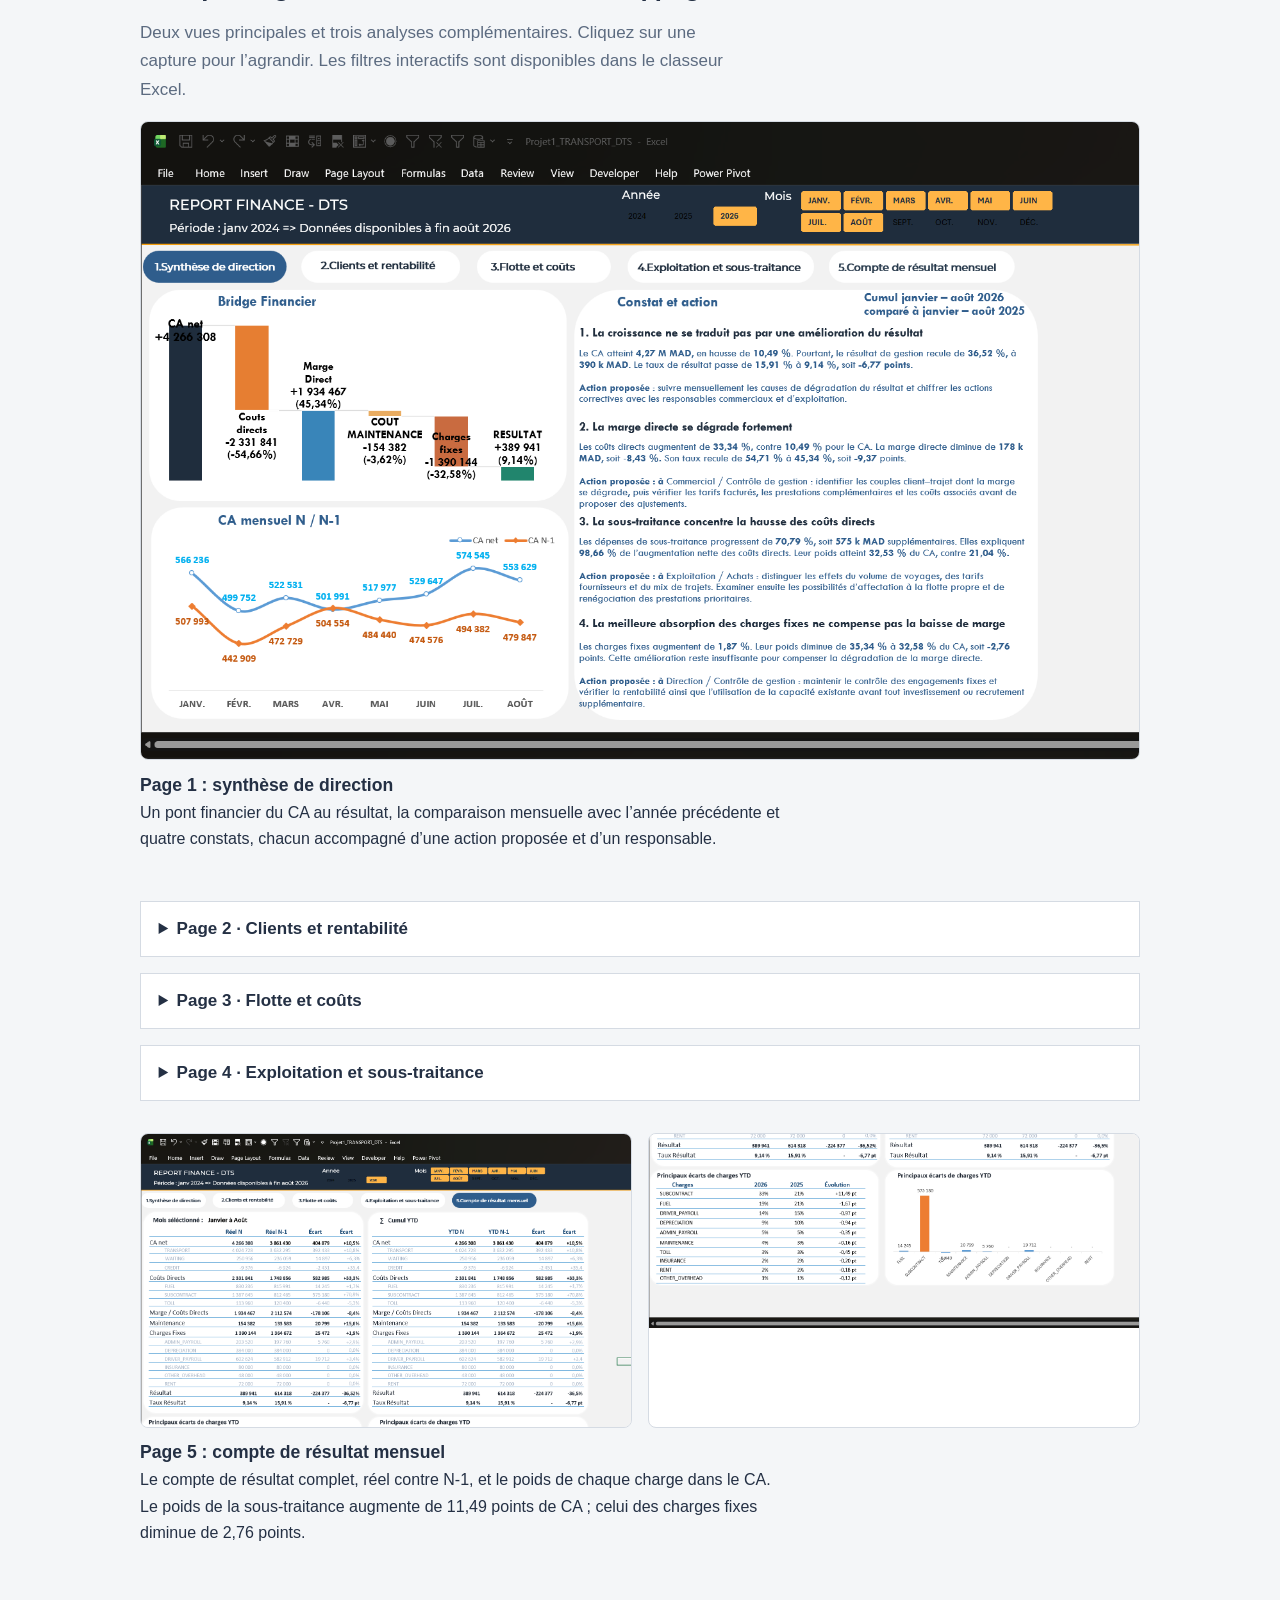
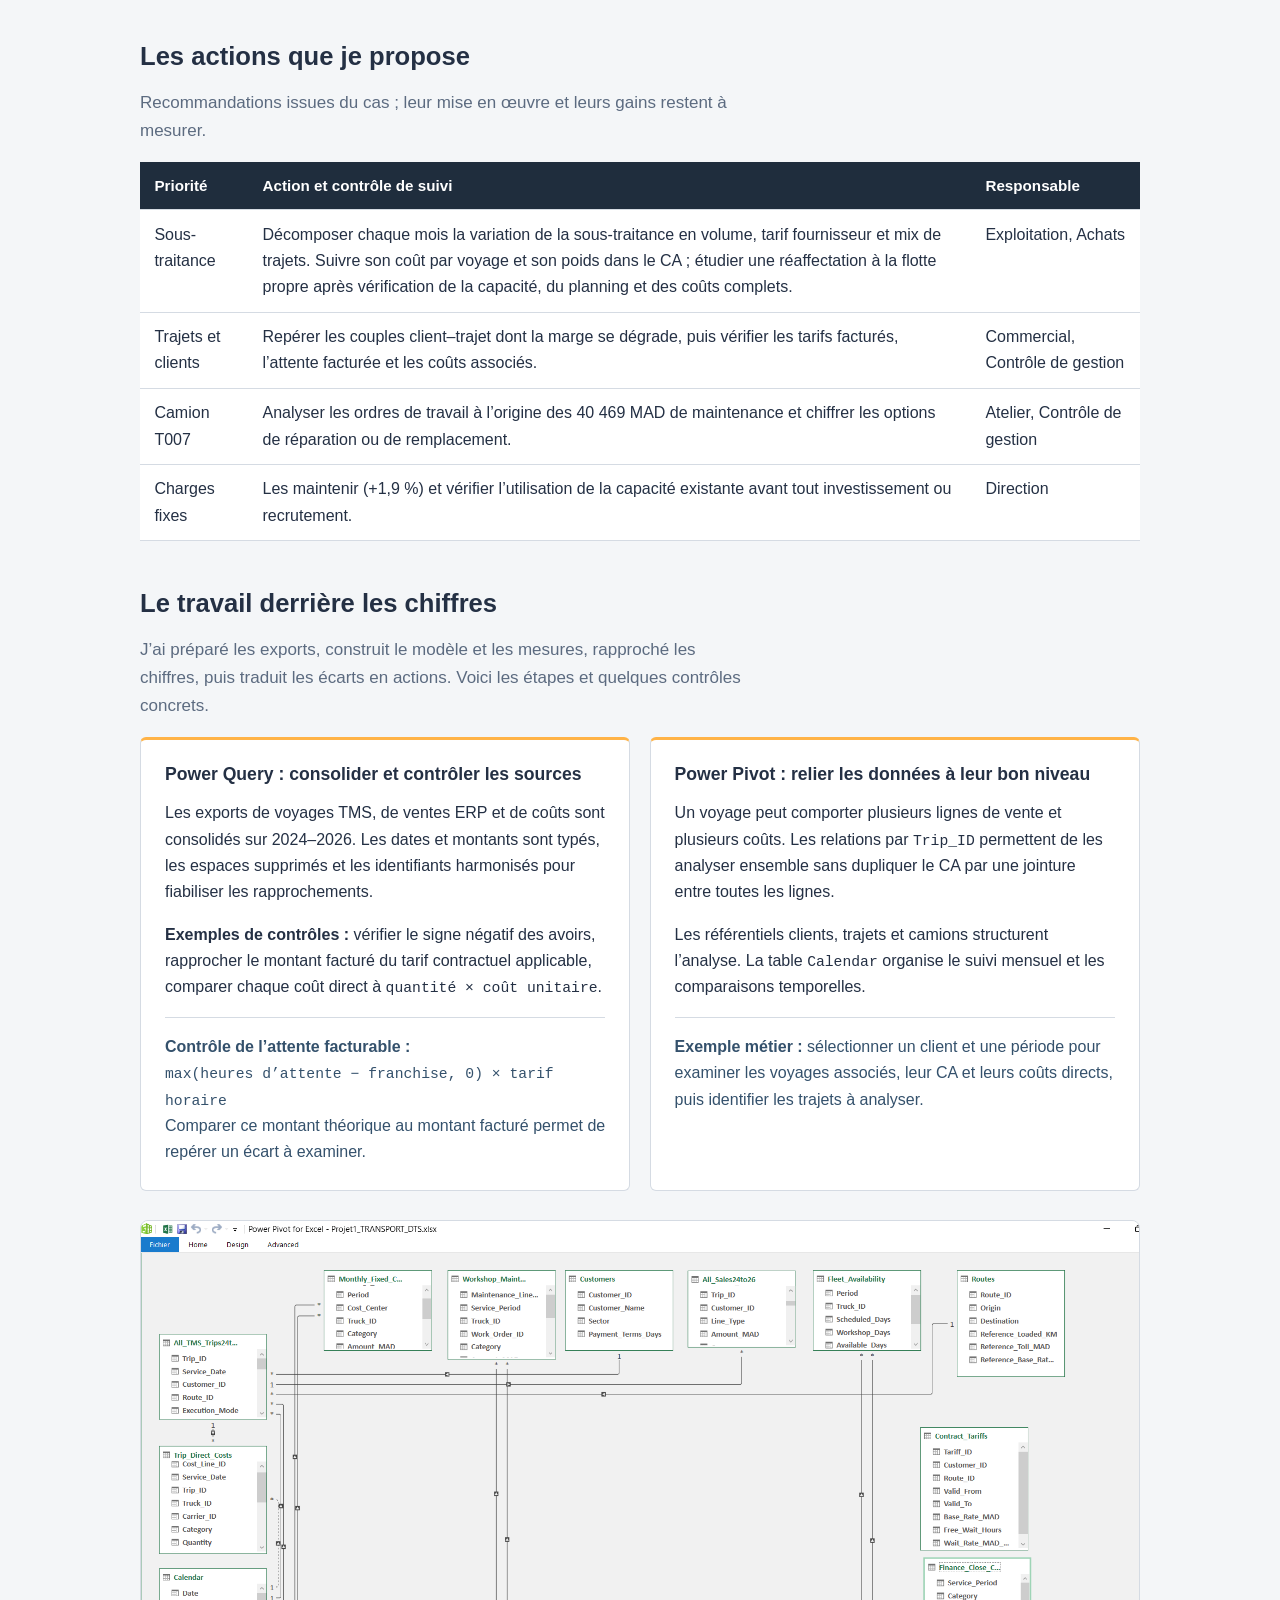
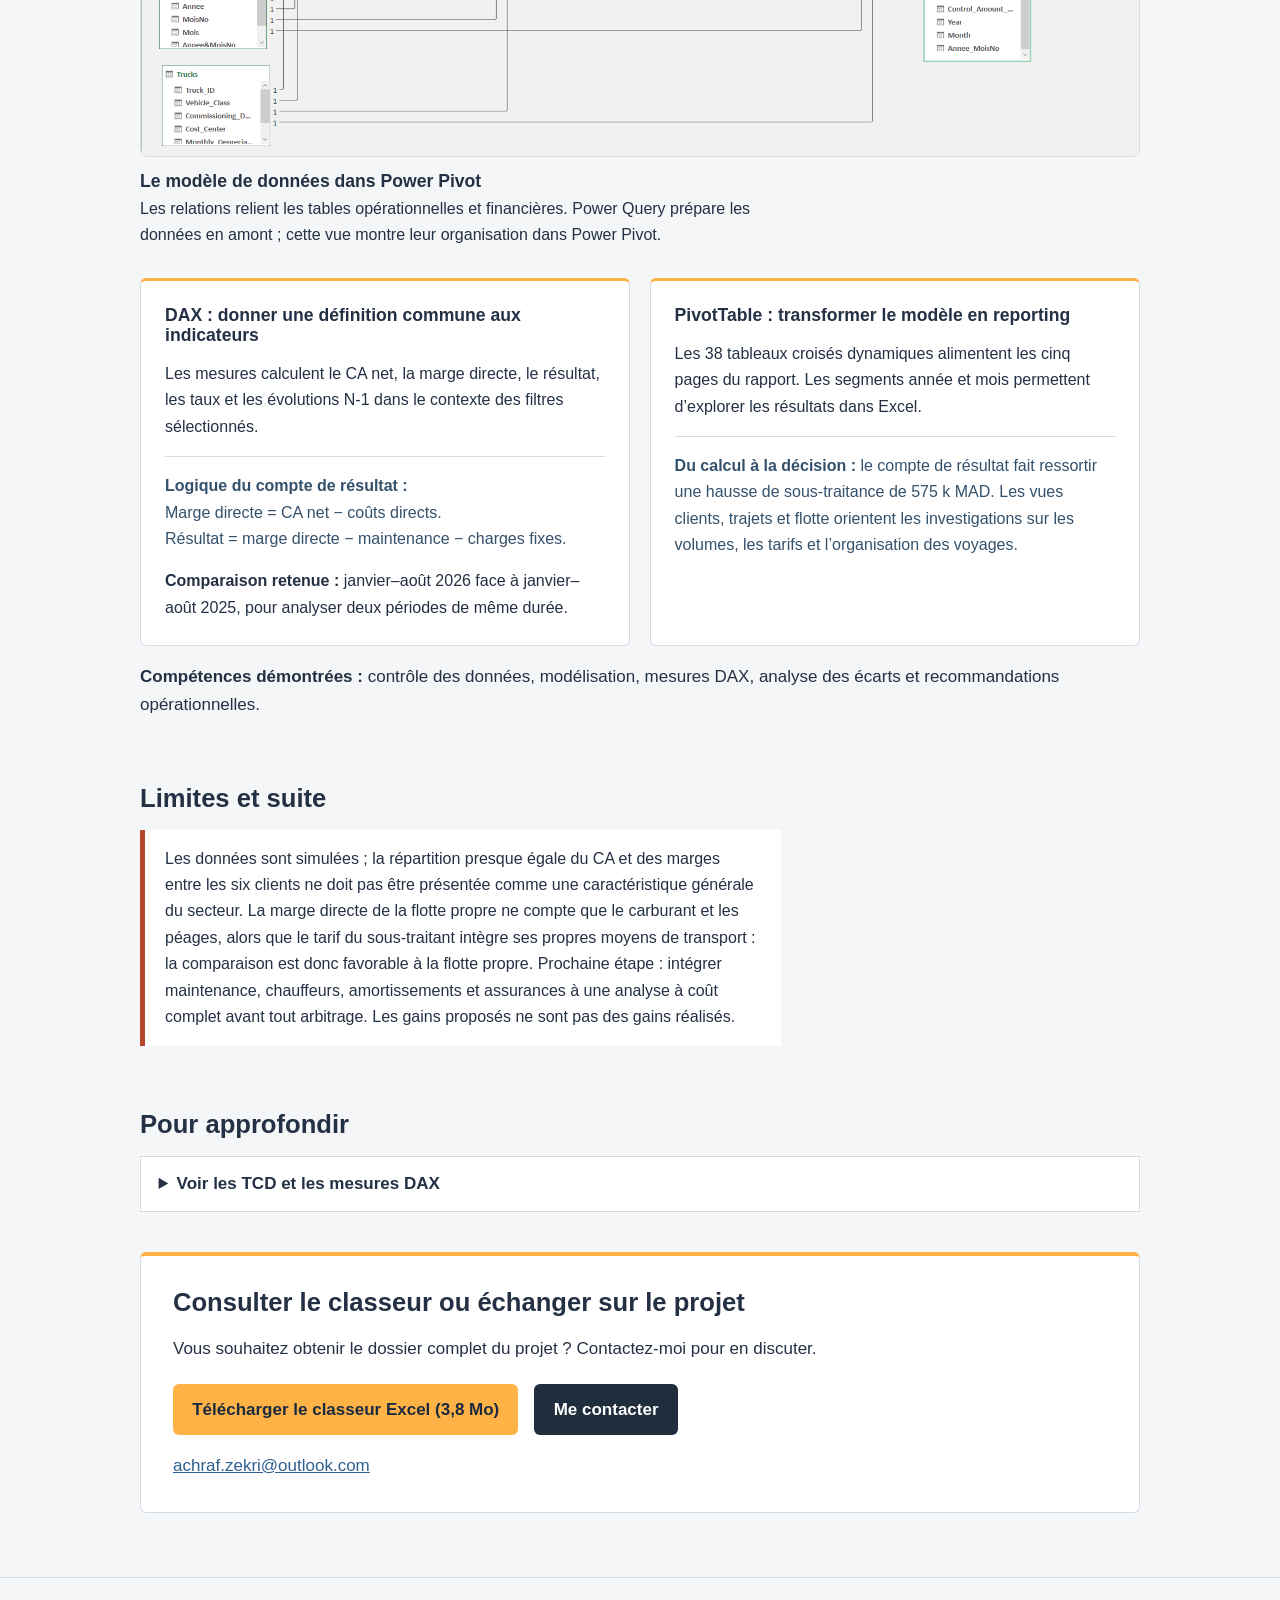
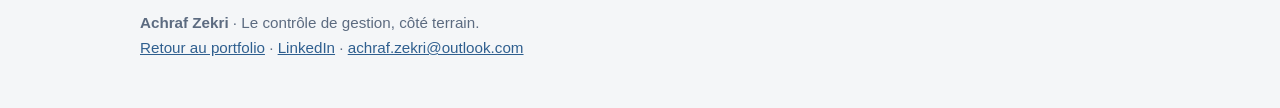
==== commit 83bee809: "Improve portfolio evidence and management case presentation" ====
--- a/projet-transport/index.html
+++ b/projet-transport/index.html
@@ -71,6 +71,8 @@
 @media(max-width:760px),(max-height:640px){.method-grid{grid-template-columns:1fr}.project-contact{padding:1.2rem}.section-nav{top:auto;bottom:16px;right:16px;transform:none}.toc-toggle{display:block;margin-left:auto;border:1px solid #59717f;border-radius:24px;background:#1F2D3D;color:white;padding:12px 18px;font:600 14px var(--head);cursor:pointer}.section-nav ul{display:none;position:absolute;bottom:56px;right:0;width:min(330px,calc(100vw - 32px));max-height:65vh;overflow:auto;background:#1F2D3D;border-radius:8px;padding:8px;box-shadow:0 4px 20px #0003}.section-nav.is-open ul{display:block}.section-nav a{justify-content:flex-start;padding:10px 12px}.section-nav .toc-label{position:static;width:auto;max-width:none;opacity:1;visibility:visible;transform:none;box-shadow:none;padding:0;pointer-events:auto}.toc-line{display:none}.section-nav a[aria-current="location"]{border-left:3px solid var(--amber)}footer{padding-bottom:90px}}
 @media(prefers-reduced-motion:reduce){html{scroll-behavior:auto}.toc-line,.toc-label{transition:none}.hero h1{animation:none}}
 
+/* Lecture de l’écart */
+.variance-logic{display:grid;grid-template-columns:repeat(3,minmax(0,1fr));gap:1rem;margin:1.5rem 0}.variance-logic div{padding:1rem 1.2rem;background:#fff;border:1px solid var(--line);border-top:3px solid var(--amber)}.variance-logic strong{display:block;font-size:.95rem;line-height:1.3;margin-bottom:.5rem}.variance-logic span{display:block;font-size:.93rem;color:var(--muted)}@media(max-width:760px){.variance-logic{grid-template-columns:1fr}}
 /* Portfolio navigation */
 .portfolio-header{background:#fff;border-top:1px solid #dbe4e7;border-bottom:1px solid #dbe4e7}
 .portfolio-header-inner{max-width:1410px;margin:auto;padding:26px 4.25%;display:flex;align-items:center;justify-content:space-between;gap:32px}
@@ -124,7 +126,8 @@
       <div class="stat bad"><b>−36,5 %</b><span>de résultat, à 390 k MAD. Le taux de résultat passe de 15,9 % à 9,1 %.</span></div>
       <div class="stat bad"><b>98,7 %</b><span>de la hausse des coûts directs vient de la sous-traitance, dont le poids passe de 21,0 % à 32,5 % du CA.</span></div>
     </div>
-    <p class="verdict">La hausse des coûts directs absorbe la croissance du CA. La sous-traitance concentre cette hausse : c’est le premier poste à analyser, en distinguant volumes, tarifs fournisseurs et mix de trajets.</p>
+    <p class="verdict">La hausse des coûts directs absorbe la croissance du CA. La sous-traitance concentre cette hausse : c’est le premier poste à analyser.</p>
+    <div class="variance-logic" aria-label="Lecture de l’écart"><div><strong>Établi par le reporting</strong><span>La sous-traitance représente 98,7 % de la hausse des coûts directs.</span></div><div><strong>Causes encore à chiffrer</strong><span>Volume de voyages sous-traités, tarifs fournisseurs et mix de trajets.</span></div><div><strong>Décision après contrôle</strong><span>Arbitrer les affectations seulement après vérification des capacités et des coûts complets.</span></div></div>
   </section>
 
   <section id="rapport">
@@ -138,7 +141,7 @@
 
 <details class="report-detail"><summary>Page 2 · Clients et rentabilité</summary>    <figure>
       <a href="img/p2-clients.png"><img src="img/p2-clients.png" alt="Page 2 du rapport : CA et marge par client, répartition par secteur" loading="lazy"></a>
-      <figcaption><h3>Page 2 : clients et rentabilité</h3>Les six clients pèsent chacun entre 15,5 % et 17,3 % du CA, avec un taux de marge directe compris entre 43,7 % et 46,5 %. Cette vue permet de cibler les analyses par couple client–trajet. Elle ne suffit pas à expliquer l’évolution annuelle du résultat.</figcaption>
+      <figcaption><h3>Page 2 : clients et rentabilité</h3>Les six clients pèsent chacun entre 15,5 % et 17,3 % du CA, avec un taux de marge directe compris entre 43,7 % et 46,5 %. Cette répartition très homogène reflète une limite des données simulées. La vue permet de cibler les analyses par couple client–trajet, sans démontrer à elle seule la cause de l’évolution annuelle du résultat.</figcaption>
     </figure></details>
 
 <details class="report-detail"><summary>Page 3 · Flotte et coûts</summary>    <figure>
@@ -164,9 +167,9 @@
     <h2>Les actions que je propose</h2><p class="role">Recommandations issues du cas ; leur mise en œuvre et leurs gains restent à mesurer.</p>
     <div class="scroll">
     <table>
-      <thead><tr><th>Priorité</th><th>Action</th><th>Responsable</th></tr></thead>
+      <thead><tr><th>Priorité</th><th>Action et contrôle de suivi</th><th>Responsable</th></tr></thead>
       <tbody>
-        <tr><td>Sous-traitance</td><td>Séparer l’effet volume, l’effet tarif fournisseur et l’effet mix de trajets. Étudier une réaffectation à la flotte propre après vérification de la capacité, des contraintes de planning et des coûts complets.</td><td>Exploitation, Achats</td></tr>
+        <tr><td>Sous-traitance</td><td>Décomposer chaque mois la variation de la sous-traitance en volume, tarif fournisseur et mix de trajets. Suivre son coût par voyage et son poids dans le CA ; étudier une réaffectation à la flotte propre après vérification de la capacité, du planning et des coûts complets.</td><td>Exploitation, Achats</td></tr>
         <tr><td>Trajets et clients</td><td>Repérer les couples client–trajet dont la marge se dégrade, puis vérifier les tarifs facturés, l’attente facturée et les coûts associés.</td><td>Commercial, Contrôle de gestion</td></tr>
         <tr><td>Camion T007</td><td>Analyser les ordres de travail à l’origine des 40 469 MAD de maintenance et chiffrer les options de réparation ou de remplacement.</td><td>Atelier, Contrôle de gestion</td></tr>
         <tr><td>Charges fixes</td><td>Les maintenir (+1,9 %) et vérifier l’utilisation de la capacité existante avant tout investissement ou recrutement.</td><td>Direction</td></tr>
@@ -177,7 +180,7 @@
 
   <section id="methode">
     <h2>Le travail derrière les chiffres</h2>
-    <p class="role">Le reporting repose sur une chaîne de traitement : préparer les données, relier les opérations aux montants financiers, puis calculer des indicateurs comparables.</p>
+    <p class="role">J’ai préparé les exports, construit le modèle et les mesures, rapproché les chiffres, puis traduit les écarts en actions. Voici les étapes et quelques contrôles concrets.</p>
     <div class="method-grid">
       <article class="method-step"><h3>Power Query : consolider et contrôler les sources</h3>
       <p>Les exports de voyages TMS, de ventes ERP et de coûts sont consolidés sur 2024–2026. Les dates et montants sont typés, les espaces supprimés et les identifiants harmonisés pour fiabiliser les rapprochements.</p>
@@ -202,7 +205,7 @@
   </section>
   <section>
     <h2>Limites et suite</h2>
-    <p class="note">Les données sont simulées. La marge directe de la flotte propre ne compte que le carburant et les péages, alors que le tarif du sous-traitant intègre ses propres moyens de transport : la comparaison est donc favorable à la flotte propre. Prochaine étape : intégrer maintenance, chauffeurs, amortissements et assurances à une analyse à coût complet avant tout arbitrage. Les gains proposés ne sont pas des gains réalisés.</p>
+    <p class="note">Les données sont simulées ; la répartition presque égale du CA et des marges entre les six clients ne doit pas être présentée comme une caractéristique générale du secteur. La marge directe de la flotte propre ne compte que le carburant et les péages, alors que le tarif du sous-traitant intègre ses propres moyens de transport : la comparaison est donc favorable à la flotte propre. Prochaine étape : intégrer maintenance, chauffeurs, amortissements et assurances à une analyse à coût complet avant tout arbitrage. Les gains proposés ne sont pas des gains réalisés.</p>
   </section>
 
   <section id="annexes"><h2>Pour approfondir</h2><details><summary>Voir les TCD et les mesures DAX</summary><p>Les calculs détaillés restent consultables dans le classeur. Ces captures montrent les éléments utilisés pour alimenter le reporting.</p><div class="pair"><a href="img/pivot-1.png"><img src="img/pivot-1.png" loading="lazy" alt="Annexe : tableaux croisés dynamiques, vue 1"></a><a href="img/pivot-2.png"><img src="img/pivot-2.png" loading="lazy" alt="Annexe : tableaux croisés dynamiques, vue 2"></a><a href="img/pivot-3.png"><img src="img/pivot-3.png" loading="lazy" alt="Annexe : tableaux croisés dynamiques, vue 3"></a><a href="img/pivot-4.png"><img src="img/pivot-4.png" loading="lazy" alt="Annexe : tableaux croisés dynamiques, vue 4"></a><a href="img/pivot-5.png"><img src="img/pivot-5.png" loading="lazy" alt="Annexe : tableaux croisés dynamiques, vue 5"></a><a href="img/mesures-dax.png"><img src="img/mesures-dax.png" loading="lazy" alt="Gestionnaire des mesures DAX dans Power Pivot"></a></div></details></section>
